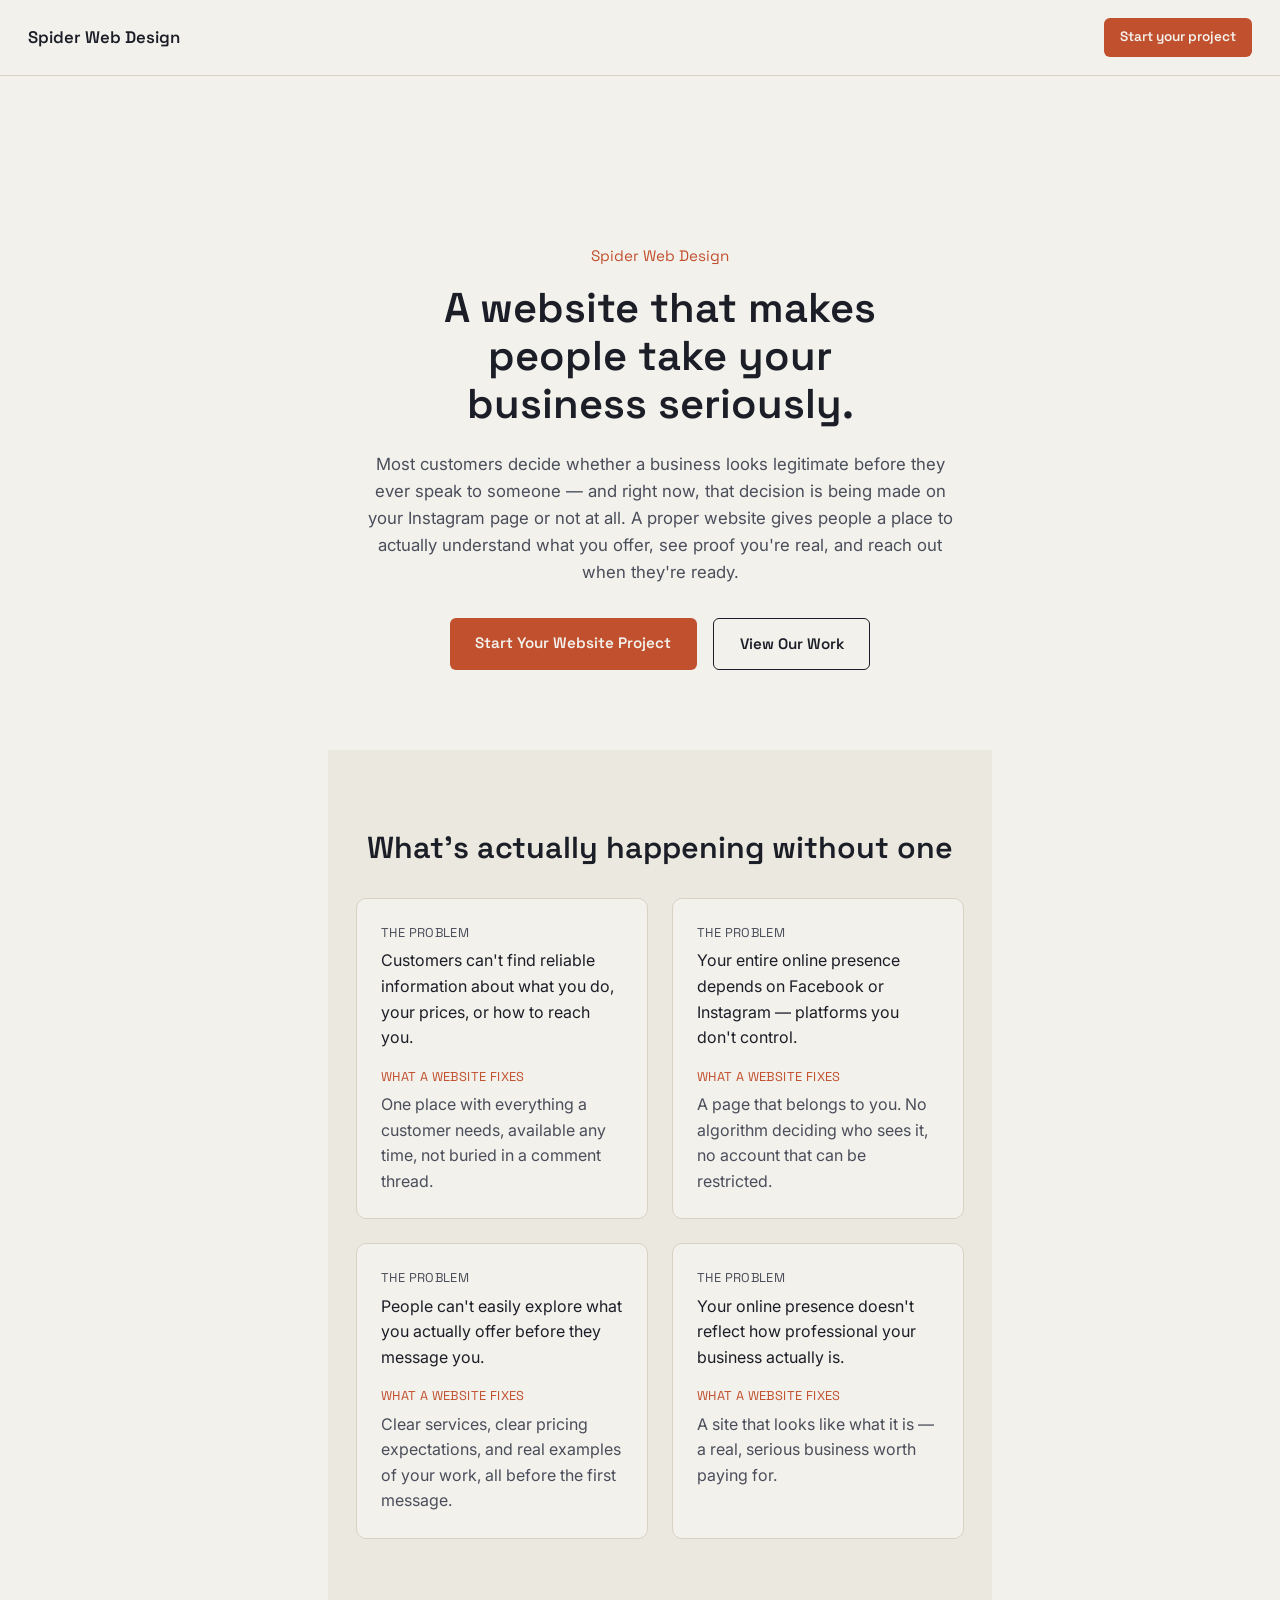
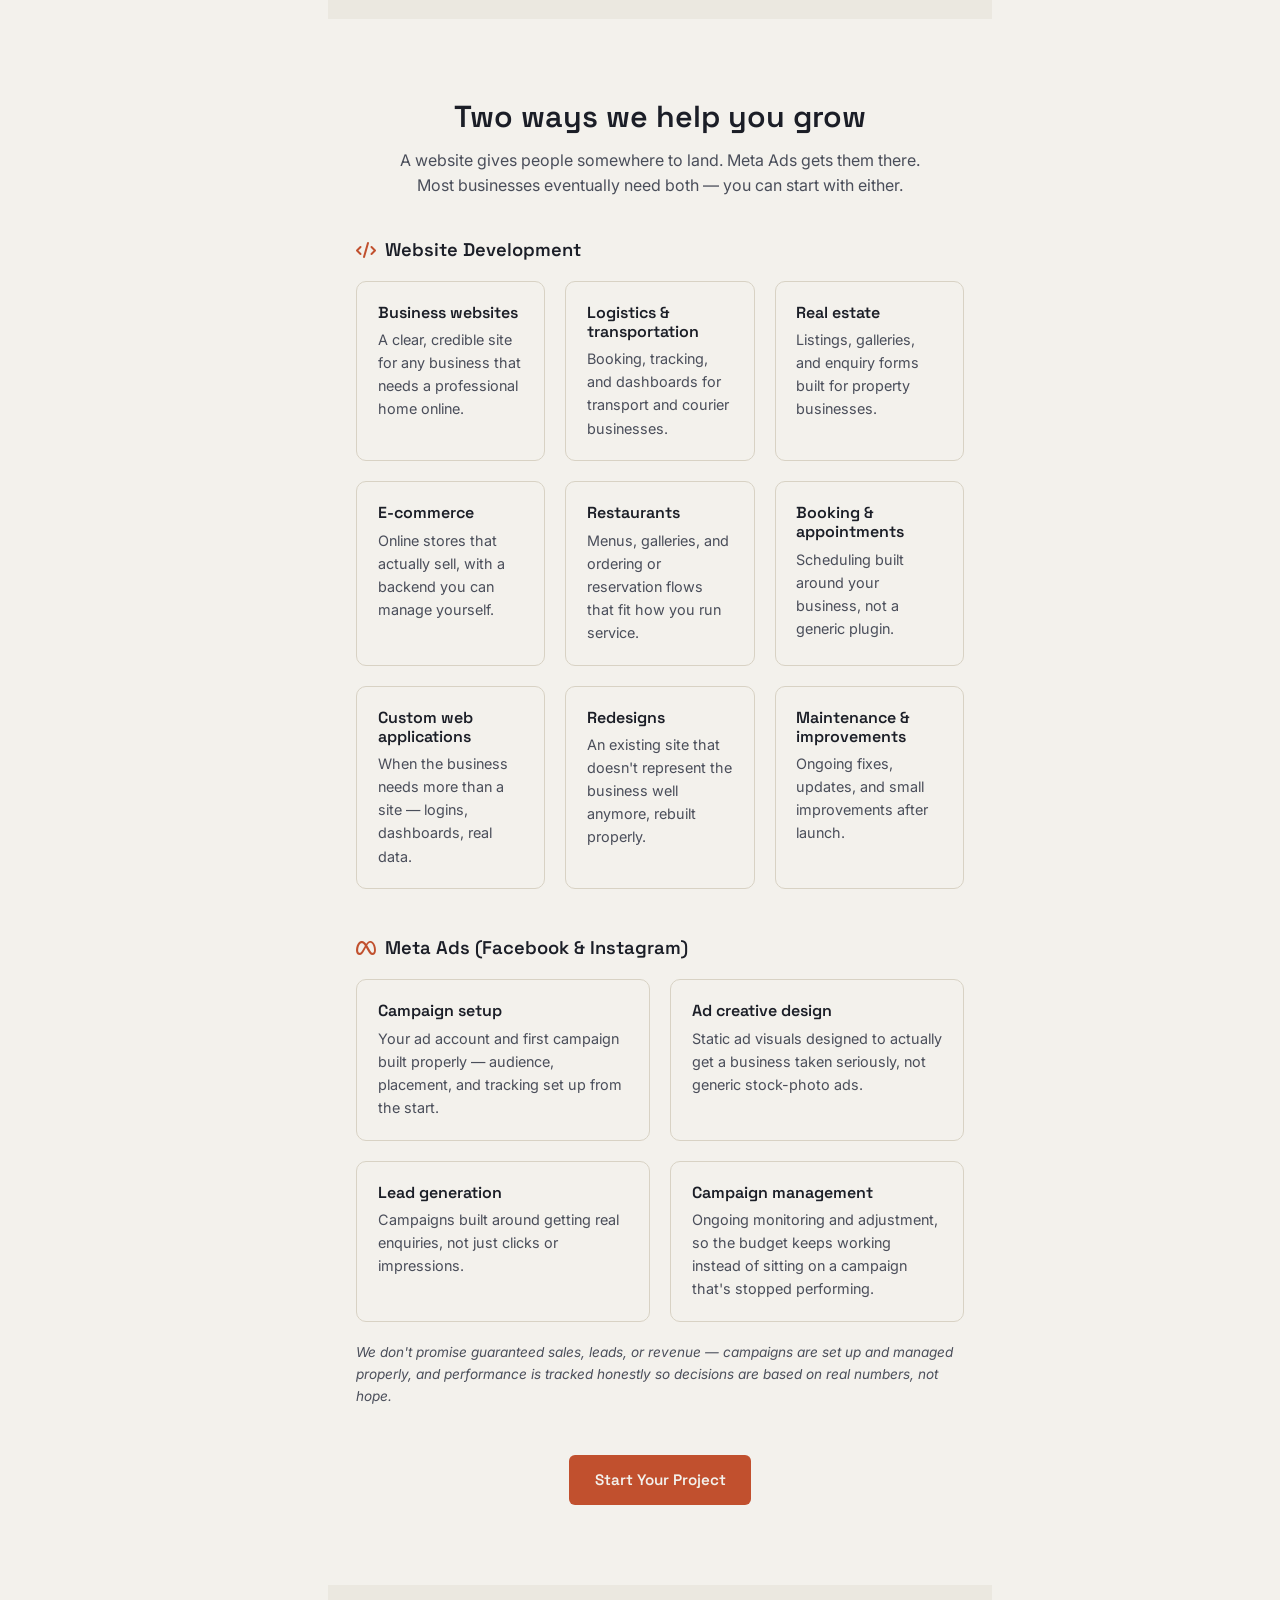
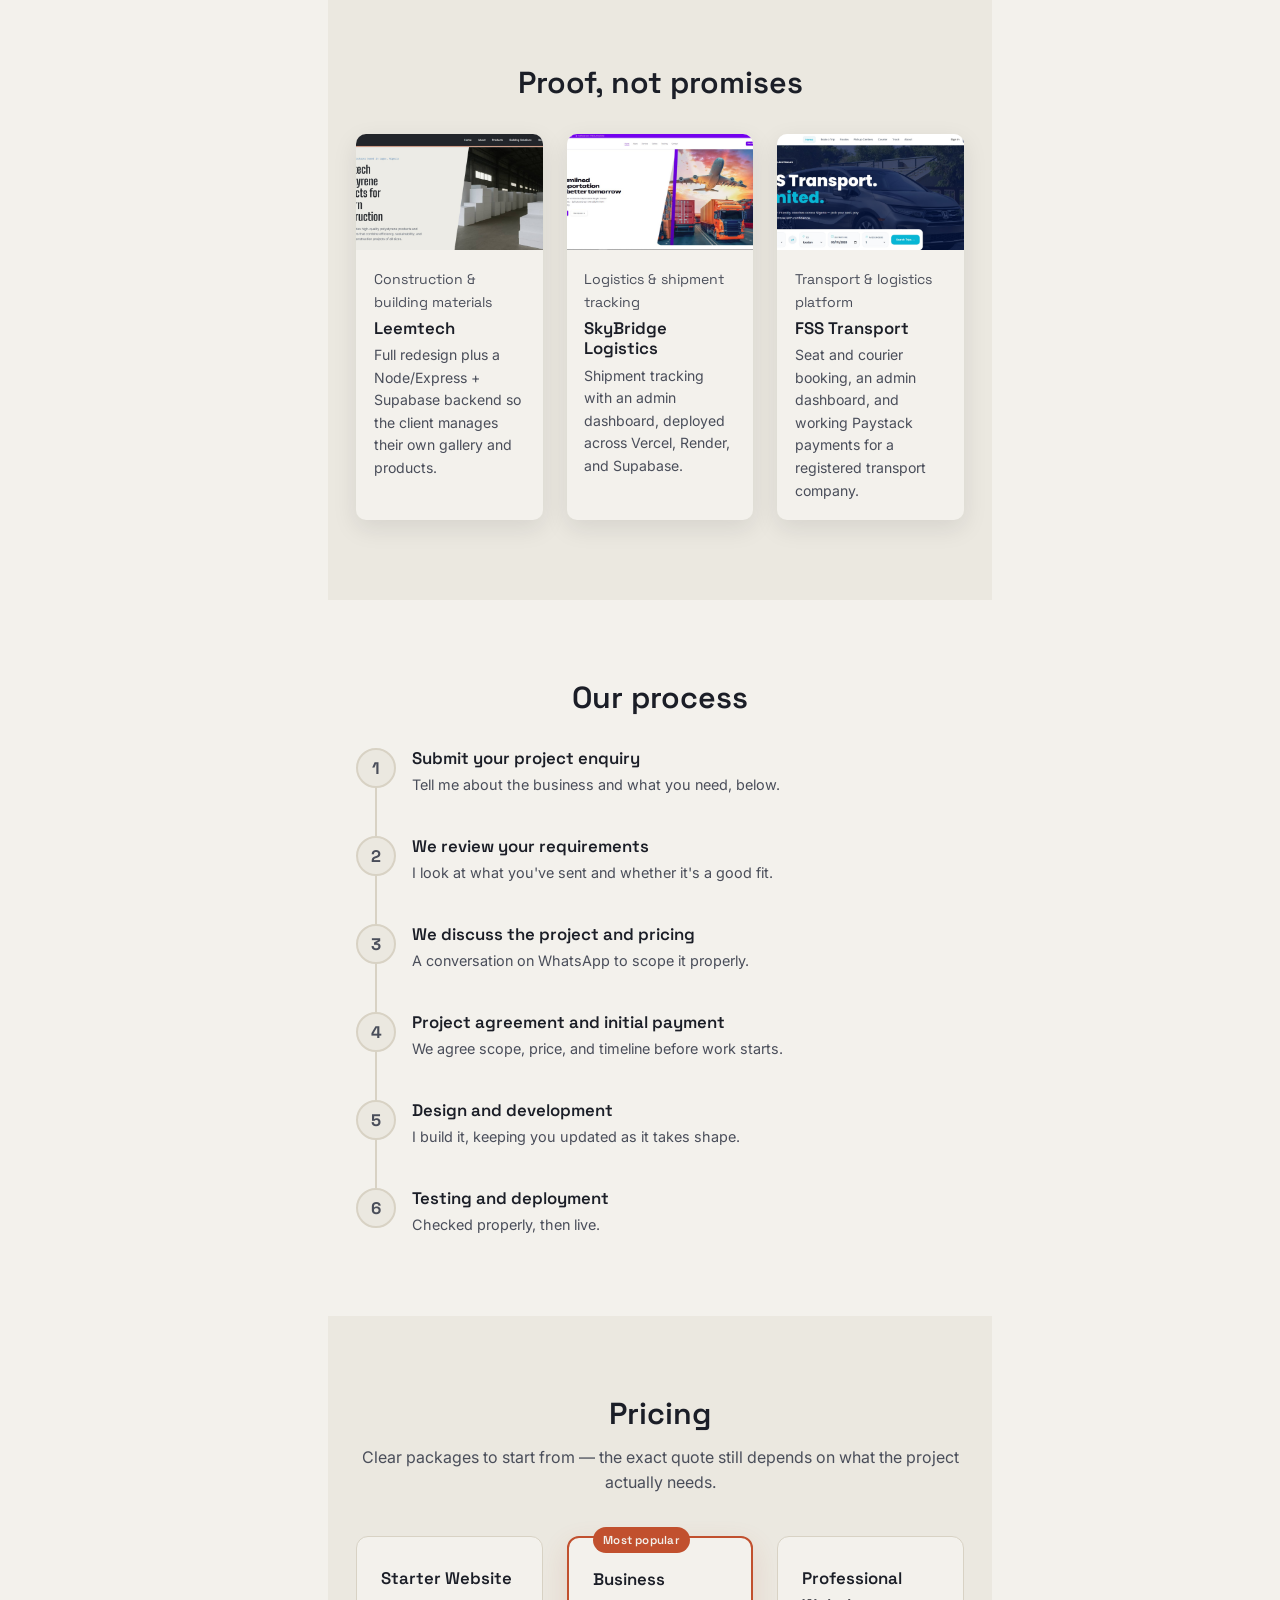
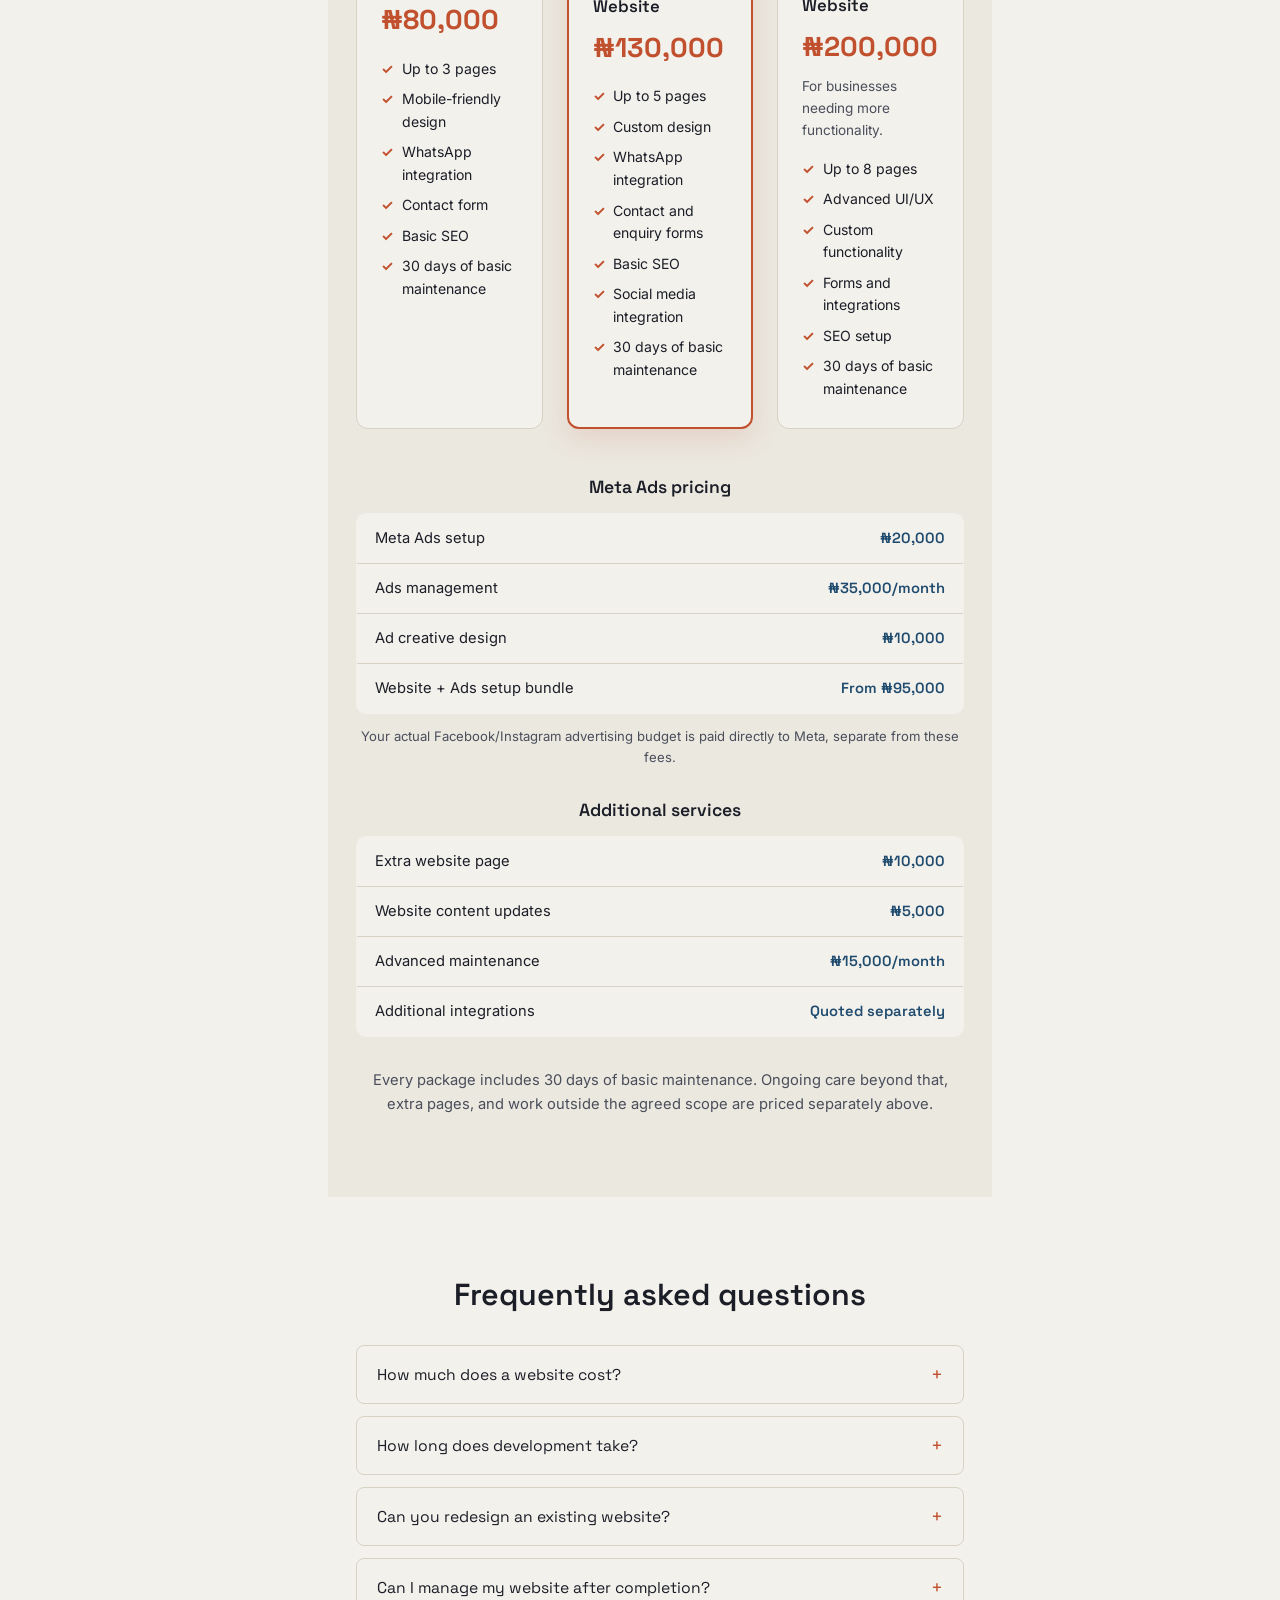
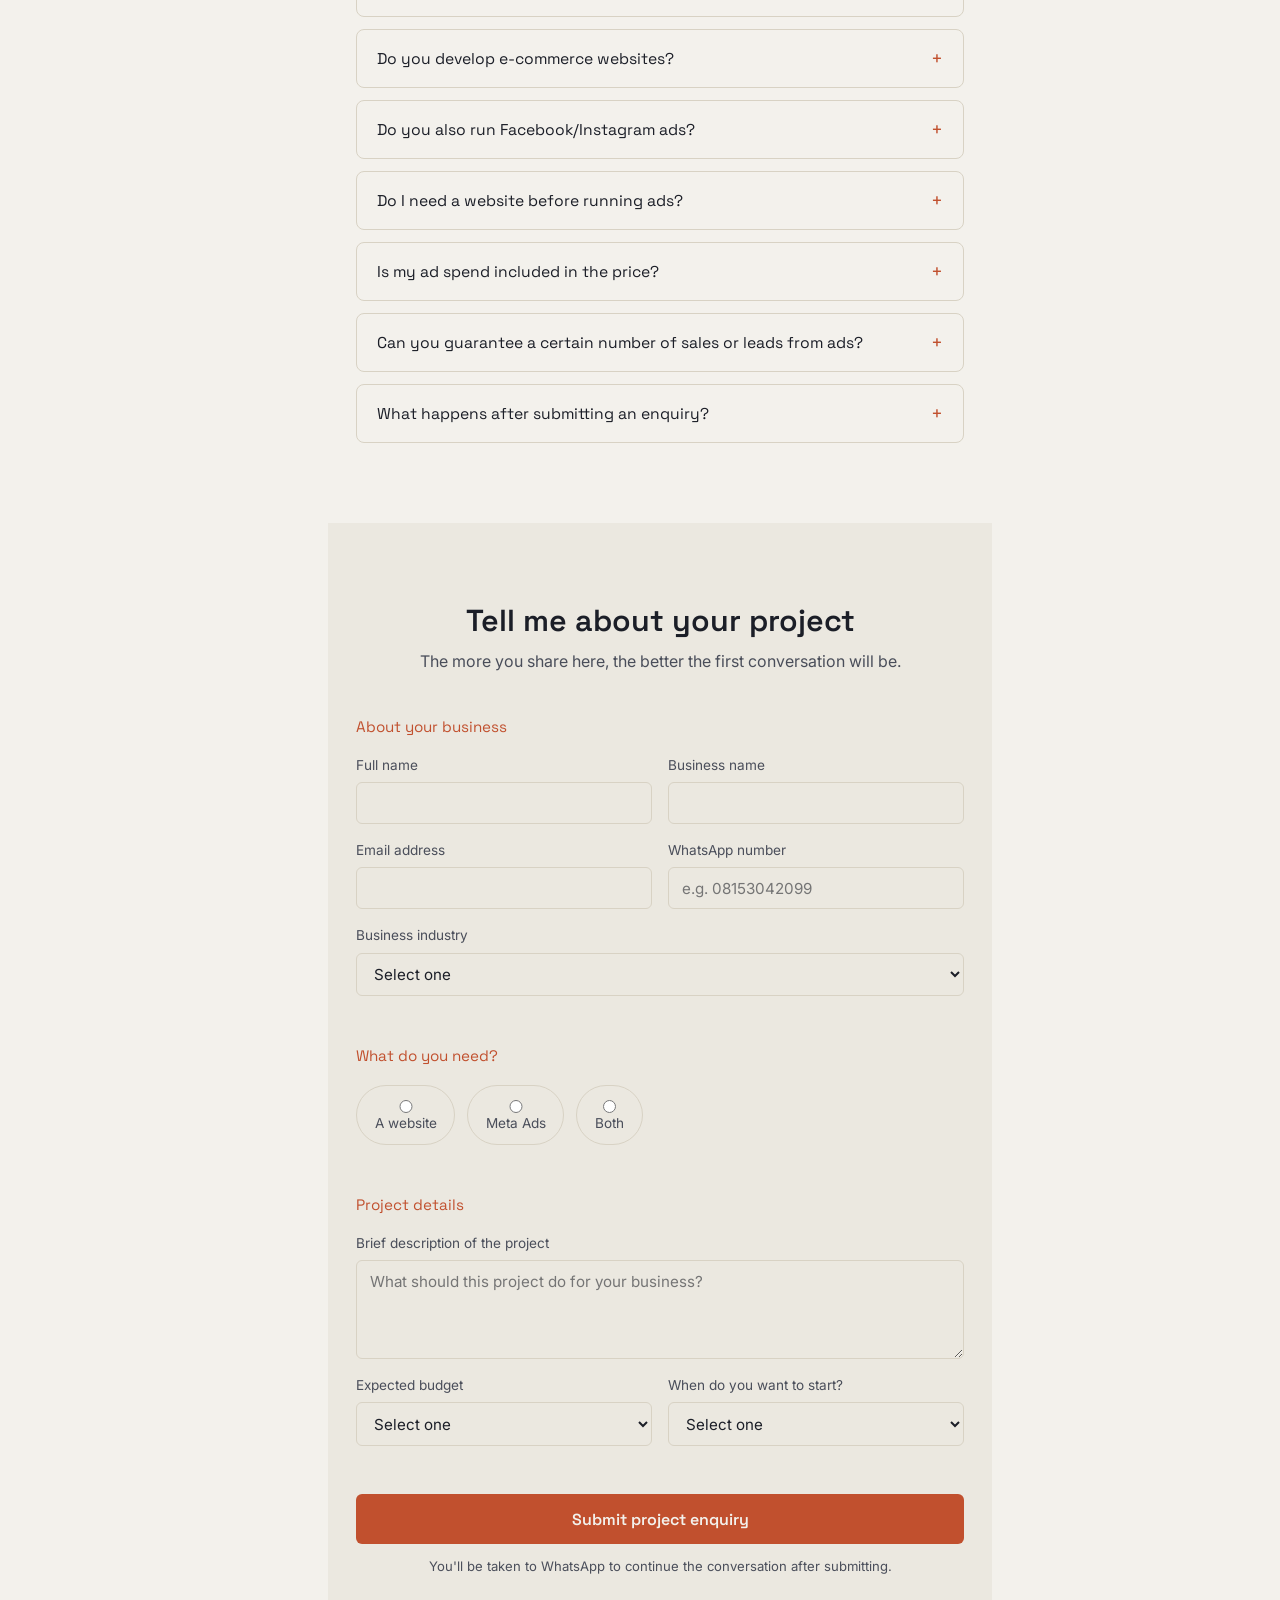
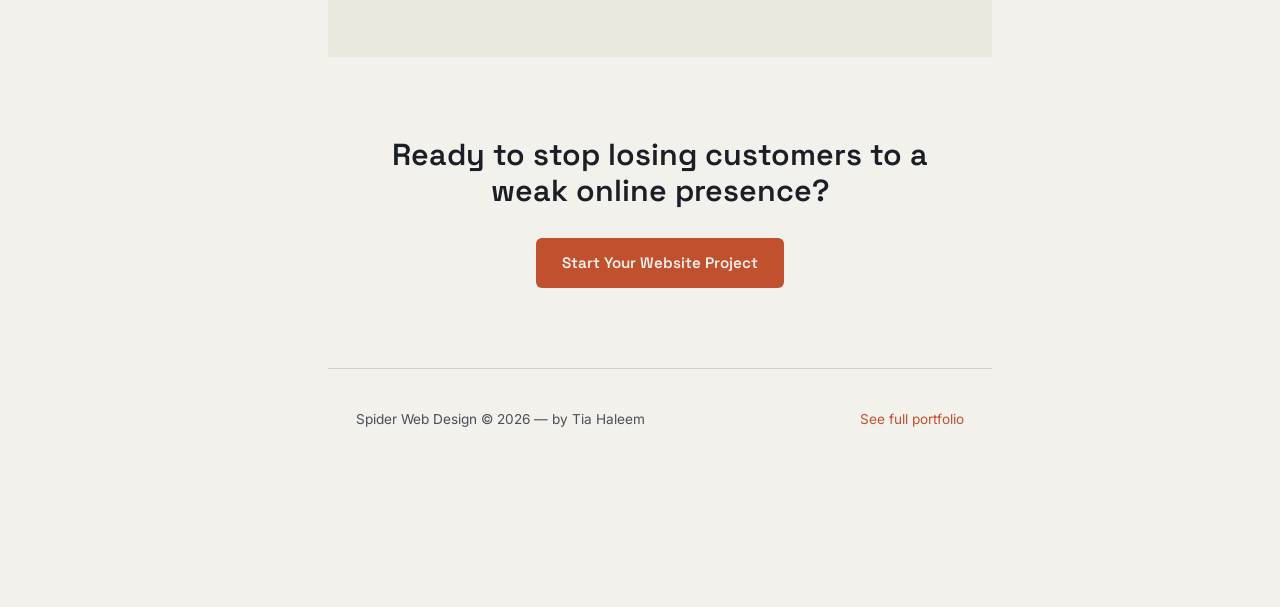
==== start.html @ 07b1833e "Add files via upload" ====
<!DOCTYPE html>
<html lang="en">
<head>
  <meta charset="UTF-8" />
  <meta name="viewport" content="width=device-width, initial-scale=1.0" />
  <title>Start Your Project — Spider Web Design</title>
  <meta name="description" content="Spider Web Design builds professional business websites in Nigeria — business, logistics, real estate, e-commerce, restaurant and booking sites, starting from ₦150,000. Tell us about your project." />

  <link rel="preconnect" href="https://fonts.googleapis.com">
  <link rel="preconnect" href="https://fonts.gstatic.com" crossorigin>
  <link href="https://fonts.googleapis.com/css2?family=Space+Grotesk:wght@500;600;700&family=Inter:wght@400;500;600&display=swap" rel="stylesheet">
  <link rel="stylesheet" href="https://cdnjs.cloudflare.com/ajax/libs/font-awesome/6.5.1/css/all.min.css" />
  <link rel="stylesheet" href="style.css" />
  <link rel="stylesheet" href="landing.css" />
</head>
<body class="landing">

  <header class="land-header">
    <a class="land-logo" href="index.html">Spider Web Design</a>
    <a class="land-cta-small" href="#enquiry">Start your project</a>
  </header>

  <main>

    <section class="land-hero reveal">
      <p class="land-kicker">Spider Web Design</p>
      <h1>A website that makes people take your business seriously.</h1>
      <p class="land-hero-copy">
        Most customers decide whether a business looks legitimate before they ever
        speak to someone — and right now, that decision is being made on your
        Instagram page or not at all. A proper website gives people a place to
        actually understand what you offer, see proof you're real, and reach out
        when they're ready.
      </p>
      <div class="land-hero-ctas">
        <a class="cta" href="#enquiry">Start Your Website Project</a>
        <a class="cta cta-outline" href="index.html">View Our Work</a>
      </div>
    </section>

    <section class="land-problems reveal">
      <h2>What's actually happening without one</h2>
      <div class="problem-grid">
        <div class="problem-card">
          <p class="problem-head">The problem</p>
          <p>Customers can't find reliable information about what you do, your prices, or how to reach you.</p>
          <p class="solution-head">What a website fixes</p>
          <p>One place with everything a customer needs, available any time, not buried in a comment thread.</p>
        </div>
        <div class="problem-card">
          <p class="problem-head">The problem</p>
          <p>Your entire online presence depends on Facebook or Instagram — platforms you don't control.</p>
          <p class="solution-head">What a website fixes</p>
          <p>A page that belongs to you. No algorithm deciding who sees it, no account that can be restricted.</p>
        </div>
        <div class="problem-card">
          <p class="problem-head">The problem</p>
          <p>People can't easily explore what you actually offer before they message you.</p>
          <p class="solution-head">What a website fixes</p>
          <p>Clear services, clear pricing expectations, and real examples of your work, all before the first message.</p>
        </div>
        <div class="problem-card">
          <p class="problem-head">The problem</p>
          <p>Your online presence doesn't reflect how professional your business actually is.</p>
          <p class="solution-head">What a website fixes</p>
          <p>A site that looks like what it is — a real, serious business worth paying for.</p>
        </div>
      </div>
    </section>

    <section class="land-services reveal">
      <h2>Two ways we help you grow</h2>
      <p class="services-sub">A website gives people somewhere to land. Meta Ads gets them there. Most businesses eventually need both — you can start with either.</p>

      <div class="service-track">
        <h3 class="track-title"><i class="fa-solid fa-code"></i> Website Development</h3>
        <div class="service-grid">
          <div class="service-card">
            <h4>Business websites</h4>
            <p>A clear, credible site for any business that needs a professional home online.</p>
          </div>
          <div class="service-card">
            <h4>Logistics &amp; transportation</h4>
            <p>Booking, tracking, and dashboards for transport and courier businesses.</p>
          </div>
          <div class="service-card">
            <h4>Real estate</h4>
            <p>Listings, galleries, and enquiry forms built for property businesses.</p>
          </div>
          <div class="service-card">
            <h4>E-commerce</h4>
            <p>Online stores that actually sell, with a backend you can manage yourself.</p>
          </div>
          <div class="service-card">
            <h4>Restaurants</h4>
            <p>Menus, galleries, and ordering or reservation flows that fit how you run service.</p>
          </div>
          <div class="service-card">
            <h4>Booking &amp; appointments</h4>
            <p>Scheduling built around your business, not a generic plugin.</p>
          </div>
          <div class="service-card">
            <h4>Custom web applications</h4>
            <p>When the business needs more than a site — logins, dashboards, real data.</p>
          </div>
          <div class="service-card">
            <h4>Redesigns</h4>
            <p>An existing site that doesn't represent the business well anymore, rebuilt properly.</p>
          </div>
          <div class="service-card">
            <h4>Maintenance &amp; improvements</h4>
            <p>Ongoing fixes, updates, and small improvements after launch.</p>
          </div>
        </div>
      </div>

      <div class="service-track">
        <h3 class="track-title"><i class="fa-brands fa-meta"></i> Meta Ads (Facebook &amp; Instagram)</h3>
        <div class="service-grid service-grid--ads">
          <div class="service-card">
            <h4>Campaign setup</h4>
            <p>Your ad account and first campaign built properly — audience, placement, and tracking set up from the start.</p>
          </div>
          <div class="service-card">
            <h4>Ad creative design</h4>
            <p>Static ad visuals designed to actually get a business taken seriously, not generic stock-photo ads.</p>
          </div>
          <div class="service-card">
            <h4>Lead generation</h4>
            <p>Campaigns built around getting real enquiries, not just clicks or impressions.</p>
          </div>
          <div class="service-card">
            <h4>Campaign management</h4>
            <p>Ongoing monitoring and adjustment, so the budget keeps working instead of sitting on a campaign that's stopped performing.</p>
          </div>
        </div>
        <p class="track-note">We don't promise guaranteed sales, leads, or revenue — campaigns are set up and managed properly, and performance is tracked honestly so decisions are based on real numbers, not hope.</p>
      </div>

      <a class="cta" href="#enquiry">Start Your Project</a>
    </section>

    <section class="land-projects reveal">
      <h2>Proof, not promises</h2>
      <div class="proj-grid">
        <a class="proj-card" href="https://leemtechpolystyrene.com.ng" target="_blank" rel="noopener">
          <img src="images/leemtech.jpeg" alt="Leemtech website screenshot" loading="lazy" />
          <div class="proj-info">
            <p class="proj-cat">Construction &amp; building materials</p>
            <h3>Leemtech</h3>
            <p>Full redesign plus a Node/Express + Supabase backend so the client manages their own gallery and products.</p>
          </div>
        </a>
        <a class="proj-card" href="https://skybridgelogistics.com.ng" target="_blank" rel="noopener">
          <img src="images/skybridge.jpg" alt="SkyBridge Logistics website screenshot" loading="lazy" />
          <div class="proj-info">
            <p class="proj-cat">Logistics &amp; shipment tracking</p>
            <h3>SkyBridge Logistics</h3>
            <p>Shipment tracking with an admin dashboard, deployed across Vercel, Render, and Supabase.</p>
          </div>
        </a>
        <div class="proj-card">
          <img src="images/fss.jpeg" alt="FSS Transport website screenshot" loading="lazy" />
          <div class="proj-info">
            <p class="proj-cat">Transport &amp; logistics platform</p>
            <h3>FSS Transport</h3>
            <p>Seat and courier booking, an admin dashboard, and working Paystack payments for a registered transport company.</p>
          </div>
        </div>
      </div>
    </section>

    <section class="land-process reveal">
      <h2>Our process</h2>
      <div class="process-line">
        <div class="process-step">
          <div class="process-dot">1</div>
          <div><h3>Submit your project enquiry</h3><p>Tell me about the business and what you need, below.</p></div>
        </div>
        <div class="process-step">
          <div class="process-dot">2</div>
          <div><h3>We review your requirements</h3><p>I look at what you've sent and whether it's a good fit.</p></div>
        </div>
        <div class="process-step">
          <div class="process-dot">3</div>
          <div><h3>We discuss the project and pricing</h3><p>A conversation on WhatsApp to scope it properly.</p></div>
        </div>
        <div class="process-step">
          <div class="process-dot">4</div>
          <div><h3>Project agreement and initial payment</h3><p>We agree scope, price, and timeline before work starts.</p></div>
        </div>
        <div class="process-step">
          <div class="process-dot">5</div>
          <div><h3>Design and development</h3><p>I build it, keeping you updated as it takes shape.</p></div>
        </div>
        <div class="process-step">
          <div class="process-dot">6</div>
          <div><h3>Testing and deployment</h3><p>Checked properly, then live.</p></div>
        </div>
      </div>
    </section>

    <section class="land-pricing reveal">
      <h2>Pricing</h2>
      <p class="pricing-intro">Clear packages to start from — the exact quote still depends on what the project actually needs.</p>

      <div class="pkg-grid">
        <div class="pkg-card">
          <p class="pkg-name">Starter Website</p>
          <p class="pkg-price">₦80,000</p>
          <ul class="pkg-features">
            <li>Up to 3 pages</li>
            <li>Mobile-friendly design</li>
            <li>WhatsApp integration</li>
            <li>Contact form</li>
            <li>Basic SEO</li>
            <li>30 days of basic maintenance</li>
          </ul>
        </div>

        <div class="pkg-card pkg-card--featured">
          <p class="pkg-badge">Most popular</p>
          <p class="pkg-name">Business Website</p>
          <p class="pkg-price">₦130,000</p>
          <ul class="pkg-features">
            <li>Up to 5 pages</li>
            <li>Custom design</li>
            <li>WhatsApp integration</li>
            <li>Contact and enquiry forms</li>
            <li>Basic SEO</li>
            <li>Social media integration</li>
            <li>30 days of basic maintenance</li>
          </ul>
        </div>

        <div class="pkg-card">
          <p class="pkg-name">Professional Website</p>
          <p class="pkg-price">₦200,000</p>
          <p class="pkg-desc">For businesses needing more functionality.</p>
          <ul class="pkg-features">
            <li>Up to 8 pages</li>
            <li>Advanced UI/UX</li>
            <li>Custom functionality</li>
            <li>Forms and integrations</li>
            <li>SEO setup</li>
            <li>30 days of basic maintenance</li>
          </ul>
        </div>
      </div>

      <div class="pricing-table-wrap">
        <h3 class="pricing-table-title">Meta Ads pricing</h3>
        <table class="pricing-table">
          <tbody>
            <tr><td>Meta Ads setup</td><td>₦20,000</td></tr>
            <tr><td>Ads management</td><td>₦35,000/month</td></tr>
            <tr><td>Ad creative design</td><td>₦10,000</td></tr>
            <tr><td>Website + Ads setup bundle</td><td>From ₦95,000</td></tr>
          </tbody>
        </table>
        <p class="pricing-table-note">Your actual Facebook/Instagram advertising budget is paid directly to Meta, separate from these fees.</p>
      </div>

      <div class="pricing-table-wrap">
        <h3 class="pricing-table-title">Additional services</h3>
        <table class="pricing-table">
          <tbody>
            <tr><td>Extra website page</td><td>₦10,000</td></tr>
            <tr><td>Website content updates</td><td>₦5,000</td></tr>
            <tr><td>Advanced maintenance</td><td>₦15,000/month</td></tr>
            <tr><td>Additional integrations</td><td>Quoted separately</td></tr>
          </tbody>
        </table>
      </div>

      <p class="price-note">Every package includes 30 days of basic maintenance. Ongoing care beyond that, extra pages, and work outside the agreed scope are priced separately above.</p>
    </section>

    <section class="land-faq reveal">
      <h2>Frequently asked questions</h2>
      <div class="faq-list">
        <div class="faq-item">
          <button class="faq-q">How much does a website cost?<span class="faq-icon">+</span></button>
          <div class="faq-a"><p>Packages start from ₦80,000. The exact quote depends on the pages, features, and any backend or payment integrations the project needs — see the pricing section above for the breakdown.</p></div>
        </div>
        <div class="faq-item">
          <button class="faq-q">How long does development take?<span class="faq-icon">+</span></button>
          <div class="faq-a"><p>It depends on scope — a straightforward business site is quicker than a booking platform with an admin dashboard. You'll get a real timeline once we've discussed the project.</p></div>
        </div>
        <div class="faq-item">
          <button class="faq-q">Can you redesign an existing website?<span class="faq-icon">+</span></button>
          <div class="faq-a"><p>Yes — redesigns are one of the core services. Tell me what's not working about the current one in the form below.</p></div>
        </div>
        <div class="faq-item">
          <button class="faq-q">Can I manage my website after completion?<span class="faq-icon">+</span></button>
          <div class="faq-a"><p>For projects that need it, yes — several past projects include an admin dashboard so the client can update content themselves without touching code.</p></div>
        </div>
        <div class="faq-item">
          <button class="faq-q">Do you develop e-commerce websites?<span class="faq-icon">+</span></button>
          <div class="faq-a"><p>Yes, including the backend to manage products and orders.</p></div>
        </div>
        <div class="faq-item">
          <button class="faq-q">Do you also run Facebook/Instagram ads?<span class="faq-icon">+</span></button>
          <div class="faq-a"><p>Yes — Meta Ads is a separate service alongside web development, covering account setup, ad creative, and ongoing campaign management. See the Meta Ads pricing above.</p></div>
        </div>
        <div class="faq-item">
          <button class="faq-q">Do I need a website before running ads?<span class="faq-icon">+</span></button>
          <div class="faq-a"><p>Not necessarily — ads can run on their own. But they tend to work best when they're sending people somewhere built to convert, so if you don't have a site yet, a website + ads bundle is usually the stronger starting point.</p></div>
        </div>
        <div class="faq-item">
          <button class="faq-q">Is my ad spend included in the price?<span class="faq-icon">+</span></button>
          <div class="faq-a"><p>No. The setup and management fees cover the work; your actual Facebook/Instagram advertising budget is paid directly to Meta, separately.</p></div>
        </div>
        <div class="faq-item">
          <button class="faq-q">Can you guarantee a certain number of sales or leads from ads?<span class="faq-icon">+</span></button>
          <div class="faq-a"><p>No — and be wary of anyone who promises that upfront. Campaigns are set up and managed properly, and performance is tracked honestly so decisions are based on real numbers, not guarantees.</p></div>
        </div>
        <div class="faq-item">
          <button class="faq-q">What happens after submitting an enquiry?<span class="faq-icon">+</span></button>
          <div class="faq-a"><p>Your enquiry is reviewed, then you'll be contacted on WhatsApp to discuss the project and pricing properly.</p></div>
        </div>
      </div>
    </section>

    <section class="land-enquiry reveal" id="enquiry">
      <h2>Tell me about your project</h2>
      <p class="enquiry-sub">The more you share here, the better the first conversation will be.</p>

      <form id="enquiry-form" class="enquiry-form">

        <fieldset>
          <legend>About your business</legend>
          <div class="field-row">
            <label>Full name
              <input type="text" name="full_name" required />
            </label>
            <label>Business name
              <input type="text" name="business_name" required />
            </label>
          </div>
          <div class="field-row">
            <label>Email address
              <input type="email" name="email" required />
            </label>
            <label>WhatsApp number
              <input type="tel" name="whatsapp" placeholder="e.g. 08153042099" required />
            </label>
          </div>
          <label>Business industry
            <select name="industry" required>
              <option value="" disabled selected>Select one</option>
              <option>Logistics &amp; transportation</option>
              <option>Real estate</option>
              <option>E-commerce / retail</option>
              <option>Restaurant / food</option>
              <option>Booking / appointments</option>
              <option>General business</option>
              <option>Other</option>
            </select>
          </label>
        </fieldset>

        <fieldset>
          <legend>What do you need?</legend>
          <div class="service-choice" role="radiogroup" aria-label="What do you need?">
            <label class="choice-pill">
              <input type="radio" name="service_interest" value="Website" required />
              <span>A website</span>
            </label>
            <label class="choice-pill">
              <input type="radio" name="service_interest" value="Meta Ads" required />
              <span>Meta Ads</span>
            </label>
            <label class="choice-pill">
              <input type="radio" name="service_interest" value="Website + Meta Ads" required />
              <span>Both</span>
            </label>
          </div>
        </fieldset>

        <fieldset id="website-fields" class="conditional-fields" hidden>
          <legend>About the website</legend>
          <label>Which package looks closest to what you need?
            <select name="package_interest">
              <option value="" disabled selected>Select one</option>
              <option>Starter — ₦80,000</option>
              <option>Business — ₦130,000</option>
              <option>Professional — ₦200,000</option>
              <option>Not sure yet</option>
            </select>
          </label>
          <label>Type of website required
            <select name="website_type">
              <option value="" disabled selected>Select one</option>
              <option>New business website</option>
              <option>E-commerce store</option>
              <option>Booking/appointment system</option>
              <option>Custom web application</option>
              <option>Redesign of existing website</option>
              <option>Not sure yet</option>
            </select>
          </label>
          <label>Do you currently have a website?
            <select name="has_website">
              <option value="" disabled selected>Select one</option>
              <option>Yes</option>
              <option>No</option>
            </select>
          </label>
        </fieldset>

        <fieldset id="ads-fields" class="conditional-fields" hidden>
          <legend>About the Meta Ads</legend>
          <label>What would you want the ads to do?
            <select name="ads_goal">
              <option value="" disabled selected>Select one</option>
              <option>Generate leads/enquiries</option>
              <option>Promote a specific product or service</option>
              <option>Build general awareness of the business</option>
              <option>Not sure yet</option>
            </select>
          </label>
          <label>Have you run Facebook/Instagram ads before?
            <select name="ads_experience">
              <option value="" disabled selected>Select one</option>
              <option>Yes</option>
              <option>No</option>
            </select>
          </label>
        </fieldset>

        <fieldset>
          <legend>Project details</legend>
          <label>Brief description of the project
            <textarea name="description" rows="4" required placeholder="What should this project do for your business?"></textarea>
          </label>
          <div class="field-row">
            <label>Expected budget
              <select name="budget" required>
                <option value="" disabled selected>Select one</option>
                <option>Below ₦100,000</option>
                <option>₦100,000 – ₦200,000</option>
                <option>₦200,000 – ₦350,000</option>
                <option>₦350,000 – ₦600,000</option>
                <option>Above ₦600,000</option>
                <option>Not sure yet</option>
              </select>
            </label>
            <label>When do you want to start?
              <select name="timeline" required>
                <option value="" disabled selected>Select one</option>
                <option>Immediately</option>
                <option>Within 2 weeks</option>
                <option>Within 1 month</option>
                <option>Within 2–3 months</option>
                <option>Just researching</option>
              </select>
            </label>
          </div>
        </fieldset>

        <button type="submit" class="cta enquiry-submit">Submit project enquiry</button>
        <p class="enquiry-note">You'll be taken to WhatsApp to continue the conversation after submitting.</p>
      </form>

      <div id="enquiry-success" class="enquiry-success" hidden>
        <p>Thanks — your enquiry's been received. Opening WhatsApp so we can talk it through...</p>
      </div>
    </section>

    <section class="land-final-cta reveal">
      <h2>Ready to stop losing customers to a weak online presence?</h2>
      <a class="cta" href="#enquiry">Start Your Website Project</a>
    </section>

    <footer class="land-footer">
      <span>Spider Web Design &#169; 2026 — by Tia Haleem</span>
      <a href="index.html">See full portfolio</a>
    </footer>

  </main>

  <div class="land-sticky-cta">
    <a class="cta" href="#enquiry">Start your project</a>
  </div>

  <script src="landing.js"></script>
</body>
</html>
---- style.css ----
:root {
  --chalk: #F3F1EC;
  --chalk-dim: #EBE8E0;
  --ink: #1B1E27;
  --ink-soft: #4A4E5A;
  --rust: #C1502E;
  --signal: #1F4B6E;
  --sand: #D8D2C4;

  --font-display: "Space Grotesk", sans-serif;
  --font-body: "Inter", sans-serif;

  --sidebar-w: 280px;
}

* { margin: 0; padding: 0; box-sizing: border-box; }

html { scroll-behavior: smooth; }

body {
  background: var(--chalk);
  color: var(--ink);
  font-family: var(--font-body);
  line-height: 1.6;
}

h1, h2, h3, h4 {
  font-family: var(--font-display);
  font-weight: 600;
  line-height: 1.2;
  color: var(--ink);
}

a { color: inherit; text-decoration: none; }

ul { list-style: none; }

img { max-width: 100%; display: block; }

/* ---------- Sidebar ---------- */

.sidebar {
  position: fixed;
  top: 0; left: 0;
  width: var(--sidebar-w);
  height: 100vh;
  background: var(--ink);
  color: var(--chalk);
  display: flex;
  flex-direction: column;
  justify-content: space-between;
  padding: 2.5rem 2rem;
  z-index: 100;
}

.identity .avatar {
  width: 72px; height: 72px;
  border-radius: 50%;
  overflow: hidden;
  background: var(--rust);
  margin-bottom: 1.25rem;
  border: 2px solid var(--sand);
}

.identity .avatar img {
  width: 100%; height: 100%;
  object-fit: cover;
}

.identity h1 {
  color: var(--chalk);
  font-size: 1.4rem;
}

.identity .role {
  color: var(--sand);
  font-size: 0.92rem;
  margin-top: 0.35rem;
}

.identity .place {
  color: #8B8F9A;
  font-size: 0.85rem;
  margin-top: 0.6rem;
}
.identity .place i { color: var(--rust); margin-right: 0.3rem; }

.side-nav {
  display: flex;
  flex-direction: column;
  gap: 0.9rem;
  margin: 2.5rem 0;
}

.side-nav a {
  color: #C7CAD2;
  font-family: var(--font-display);
  font-size: 0.98rem;
  transition: color 0.2s ease;
  width: fit-content;
}

.side-nav a:hover,
.side-nav a.active {
  color: var(--rust);
}

.side-contact {
  display: flex;
  gap: 1.1rem;
}

.side-contact a {
  color: #8B8F9A;
  font-size: 1.1rem;
  transition: color 0.2s ease;
}

.side-contact a:hover { color: var(--rust); }

/* ---------- Mobile nav toggle ---------- */

.nav-toggle {
  display: none;
  position: fixed;
  top: 1rem; right: 1rem;
  z-index: 200;
  width: 44px; height: 44px;
  border-radius: 8px;
  border: none;
  background: var(--ink);
  flex-direction: column;
  align-items: center;
  justify-content: center;
  gap: 5px;
  cursor: pointer;
}

.nav-toggle span {
  width: 20px; height: 2px;
  background: var(--chalk);
  transition: transform 0.2s ease, opacity 0.2s ease;
}

.nav-toggle[aria-expanded="true"] span:nth-child(1) { transform: translateY(7px) rotate(45deg); }
.nav-toggle[aria-expanded="true"] span:nth-child(2) { opacity: 0; }
.nav-toggle[aria-expanded="true"] span:nth-child(3) { transform: translateY(-7px) rotate(-45deg); }

/* ---------- Main content ---------- */

main {
  margin-left: var(--sidebar-w);
  max-width: 760px;
  padding: 6rem 3rem 4rem;
}

section { margin-bottom: 5.5rem; }

section > h3 {
  font-size: 1.6rem;
  margin-bottom: 1.5rem;
}

/* Intro */

.intro .kicker {
  color: var(--rust);
  font-family: var(--font-display);
  font-size: 0.95rem;
  margin-bottom: 0.75rem;
}

.intro h2 {
  font-size: 2.3rem;
  max-width: 14ch;
  margin-bottom: 1.25rem;
}

.intro-copy {
  max-width: 62ch;
  color: var(--ink-soft);
  margin-bottom: 1.75rem;
}

.cta {
  display: inline-block;
  background: var(--rust);
  color: var(--chalk);
  font-family: var(--font-display);
  font-weight: 600;
  padding: 0.8rem 1.6rem;
  border-radius: 6px;
  border: none;
  cursor: pointer;
  font-size: 0.95rem;
  transition: transform 0.15s ease, background 0.2s ease;
}

.cta:hover { background: var(--signal); transform: translateY(-1px); }

/* About */

.about p {
  max-width: 62ch;
  color: var(--ink-soft);
  margin-bottom: 1rem;
}

/* Skills */

.skill-grid {
  display: grid;
  grid-template-columns: repeat(3, 1fr);
  gap: 2rem 1.5rem;
}

.skill-group h4 {
  font-size: 0.95rem;
  color: var(--rust);
  margin-bottom: 0.7rem;
}

.skill-group li {
  font-size: 0.95rem;
  color: var(--ink);
  padding: 0.3rem 0;
  border-bottom: 1px solid var(--sand);
}

.skill-group li:last-child { border-bottom: none; }

.tag-note {
  font-size: 0.75rem;
  color: var(--signal);
  border: 1px solid var(--signal);
  border-radius: 4px;
  padding: 0.05rem 0.4rem;
  margin-left: 0.4rem;
}

/* Work / case studies */

.case {
  display: grid;
  grid-template-columns: 1.1fr 1fr;
  gap: 2rem;
  align-items: center;
  margin-bottom: 3rem;
  padding-bottom: 3rem;
  border-bottom: 1px solid var(--sand);
}

.case:last-of-type { border-bottom: none; }

.case.reverse { direction: rtl; }
.case.reverse > * { direction: ltr; }

.case-kicker {
  font-family: var(--font-display);
  color: var(--signal);
  font-size: 0.85rem;
  margin-bottom: 0.4rem;
}

.case-text h4 {
  font-size: 1.35rem;
  margin-bottom: 0.6rem;
}

.case-text p {
  color: var(--ink-soft);
  font-size: 0.96rem;
  margin-bottom: 1rem;
}

.case-tags {
  display: flex;
  flex-wrap: wrap;
  gap: 0.5rem;
  margin-bottom: 0.9rem;
}

.case-tags span {
  font-size: 0.78rem;
  color: var(--signal);
  border: 1px solid var(--signal);
  border-radius: 4px;
  padding: 0.15rem 0.55rem;
}

.case-link {
  font-size: 0.9rem;
  color: var(--rust);
  border-bottom: 1px solid var(--rust);
  padding-bottom: 1px;
}

.case-visual {
  border-radius: 8px;
  overflow: hidden;
  box-shadow: 0 8px 24px rgba(27, 30, 39, 0.12);
  display: block;
  text-decoration: none;
  transition: transform 0.15s ease;
}

a.case-visual:hover { transform: translateY(-2px); }

.case-visual img { width: 100%; height: 100%; object-fit: cover; }

.case-visual--placeholder {
  background: var(--tint, var(--signal));
  min-height: 180px;
  display: flex;
  align-items: center;
  justify-content: center;
  padding: 1.5rem;
}

.case-visual--placeholder span {
  font-family: var(--font-display);
  color: var(--chalk);
  font-size: 1.1rem;
  text-align: center;
}

.more-heading {
  font-size: 1.1rem;
  color: var(--ink-soft);
  margin-bottom: 1.25rem;
}

.more-grid {
  display: grid;
  grid-template-columns: repeat(2, 1fr);
  gap: 1.25rem;
}

.more-card {
  border-radius: 8px;
  overflow: hidden;
  box-shadow: 0 4px 14px rgba(27, 30, 39, 0.1);
  position: relative;
  aspect-ratio: 4 / 3;
  display: block;
}

.more-card img {
  width: 100%; height: 100%;
  object-fit: cover;
}

.more-card span {
  position: absolute;
  left: 0; right: 0; bottom: 0;
  background: linear-gradient(0deg, rgba(27,30,39,0.88), rgba(27,30,39,0));
  color: var(--chalk);
  font-size: 0.85rem;
  padding: 1.5rem 0.9rem 0.7rem;
}

.more-card--placeholder {
  background: var(--tint, var(--signal));
  display: flex;
  align-items: flex-end;
}

.more-card--placeholder span {
  position: static;
  background: none;
  padding: 0.9rem;
}

/* Contact */

.contact p { color: var(--ink-soft); max-width: 56ch; margin-bottom: 2rem; }

.contact-grid {
  display: grid;
  grid-template-columns: 1fr 1.3fr;
  gap: 2.5rem;
}

.contact-list li {
  display: flex;
  align-items: center;
  gap: 0.6rem;
  padding: 0.6rem 0;
  border-bottom: 1px solid var(--sand);
  font-size: 0.95rem;
}

.contact-list i { color: var(--rust); width: 1.1rem; }

.contact-form {
  display: flex;
  flex-direction: column;
  gap: 0.85rem;
}

.contact-form input,
.contact-form textarea {
  font-family: var(--font-body);
  font-size: 0.95rem;
  background: var(--chalk-dim);
  border: 1px solid var(--sand);
  border-radius: 6px;
  padding: 0.7rem 0.9rem;
  color: var(--ink);
  resize: vertical;
}

.contact-form input:focus,
.contact-form textarea:focus {
  outline: 2px solid var(--signal);
  outline-offset: 1px;
}

.contact-form button { align-self: flex-start; }

footer {
  display: flex;
  justify-content: space-between;
  color: var(--ink-soft);
  font-size: 0.85rem;
  padding-top: 2rem;
  border-top: 1px solid var(--sand);
}

/* Popup */

.popup {
  display: none;
  position: fixed;
  bottom: 1.5rem;
  right: 1.5rem;
  background: var(--ink);
  color: var(--chalk);
  padding: 0.9rem 1.3rem;
  border-radius: 8px;
  font-size: 0.9rem;
  z-index: 300;
  max-width: 300px;
  box-shadow: 0 8px 24px rgba(0,0,0,0.25);
}

.popup.success { border-left: 4px solid #3F8F5F; }
.popup.warning { border-left: 4px solid var(--rust); }
.popup.error   { border-left: 4px solid #B23A3A; }

/* ---------- Responsive ---------- */

@media (max-width: 900px) {
  .nav-toggle { display: flex; }

  .sidebar {
    width: 100%;
    height: auto;
    position: fixed;
    flex-direction: column;
    transform: translateY(-100%);
    transition: transform 0.25s ease;
    overflow-y: auto;
  }

  .sidebar.open { transform: translateY(0); }

  main { margin-left: 0; padding: 5.5rem 1.5rem 3rem; }

  .skill-grid { grid-template-columns: repeat(2, 1fr); }

  .case, .case.reverse {
    grid-template-columns: 1fr;
    direction: ltr;
  }

  .case-visual { order: -1; }

  .contact-grid { grid-template-columns: 1fr; }

  .more-grid { grid-template-columns: 1fr 1fr; }
}

@media (max-width: 560px) {
  .intro h2 { font-size: 1.8rem; }
  .skill-grid { grid-template-columns: 1fr 1fr; }
  .more-grid { grid-template-columns: 1fr; }
}

@media (prefers-reduced-motion: reduce) {
  * { transition: none !important; scroll-behavior: auto !important; }
}
---- landing.css ----
/* Landing page — shares tokens, fonts and .cta from style.css */

body.landing { background: var(--chalk); }

/* ---------- Sticky header ---------- */

.land-header {
  position: sticky;
  top: 0;
  z-index: 100;
  display: flex;
  align-items: center;
  justify-content: space-between;
  padding: 1.1rem 1.75rem;
  background: var(--chalk);
  border-bottom: 1px solid var(--sand);
}

.land-logo {
  font-family: var(--font-display);
  font-weight: 600;
  font-size: 1.05rem;
  color: var(--ink);
}

.land-cta-small {
  background: var(--rust);
  color: var(--chalk);
  font-family: var(--font-display);
  font-weight: 600;
  font-size: 0.85rem;
  padding: 0.55rem 1rem;
  border-radius: 6px;
  transition: background 0.2s ease;
}

.land-cta-small:hover { background: var(--signal); }

/* ---------- Shared section rhythm ---------- */

main > section {
  max-width: 920px;
  margin: 0 auto;
  padding: 5rem 1.75rem;
}

main > section:nth-of-type(even) {
  background: var(--chalk-dim);
  max-width: none;
}
main > section:nth-of-type(even) > * {
  max-width: 920px;
  margin-left: auto;
  margin-right: auto;
}

section h2 {
  font-size: 1.9rem;
  margin-bottom: 2rem;
  text-align: center;
}

.cta-outline {
  background: transparent;
  color: var(--ink);
  border: 1px solid var(--ink);
}
.cta-outline:hover { background: var(--ink); color: var(--chalk); }

/* ---------- Hero ---------- */

.land-hero {
  text-align: center;
  padding-top: 4.5rem;
}

.land-kicker {
  color: var(--rust);
  font-family: var(--font-display);
  font-size: 0.95rem;
  margin-bottom: 1rem;
}

.land-hero h1 {
  font-family: var(--font-display);
  font-size: 2.6rem;
  line-height: 1.15;
  max-width: 18ch;
  margin: 0 auto 1.5rem;
}

.land-hero-copy {
  max-width: 58ch;
  margin: 0 auto 2rem;
  color: var(--ink-soft);
  font-size: 1.05rem;
}

.land-hero-ctas {
  display: flex;
  gap: 1rem;
  justify-content: center;
  flex-wrap: wrap;
}

/* ---------- Problems/solutions ---------- */

.problem-grid {
  display: grid;
  grid-template-columns: 1fr 1fr;
  gap: 1.5rem;
}

.problem-card {
  background: var(--chalk);
  border: 1px solid var(--sand);
  border-radius: 10px;
  padding: 1.5rem;
}

.problem-head {
  font-family: var(--font-display);
  color: var(--ink-soft);
  font-size: 0.8rem;
  text-transform: uppercase;
  letter-spacing: 0.03em;
  margin-bottom: 0.3rem;
}

.problem-card > p:nth-child(2) {
  margin-bottom: 1rem;
  color: var(--ink);
}

.solution-head {
  font-family: var(--font-display);
  color: var(--rust);
  font-size: 0.8rem;
  text-transform: uppercase;
  letter-spacing: 0.03em;
  margin-bottom: 0.3rem;
}

.problem-card > p:nth-child(4) {
  color: var(--ink-soft);
}

/* ---------- Services ---------- */

.land-services { text-align: center; }

.services-sub {
  max-width: 56ch;
  margin: -1.25rem auto 2.5rem;
  color: var(--ink-soft);
}

.service-track {
  margin-bottom: 3rem;
  text-align: left;
}

.track-title {
  font-size: 1.15rem;
  display: flex;
  align-items: center;
  gap: 0.55rem;
  margin-bottom: 1.25rem;
  text-align: left;
}

.track-title i { color: var(--rust); font-size: 1rem; }

.service-grid {
  display: grid;
  grid-template-columns: repeat(3, 1fr);
  gap: 1.25rem;
  text-align: left;
}

.service-grid--ads {
  grid-template-columns: repeat(2, 1fr);
}

.service-card {
  background: var(--chalk);
  border: 1px solid var(--sand);
  border-radius: 10px;
  padding: 1.3rem;
}

.service-card h4 {
  font-size: 1rem;
  margin-bottom: 0.4rem;
}

.service-card p {
  font-size: 0.9rem;
  color: var(--ink-soft);
}

.track-note {
  margin-top: 1.25rem;
  font-size: 0.85rem;
  color: var(--ink-soft);
  font-style: italic;
}

/* ---------- Selected projects ---------- */

.land-projects h2 { text-align: center; }

.proj-grid {
  display: grid;
  grid-template-columns: repeat(3, 1fr);
  gap: 1.5rem;
}

.proj-card {
  display: block;
  background: var(--chalk);
  border-radius: 10px;
  overflow: hidden;
  box-shadow: 0 8px 24px rgba(27, 30, 39, 0.1);
  transition: transform 0.15s ease;
}

a.proj-card:hover { transform: translateY(-3px); }

.proj-card img { width: 100%; aspect-ratio: 16/10; object-fit: cover; }

.proj-info { padding: 1.1rem; }

.proj-cat {
  font-family: var(--font-display);
  color: var(--signal);
  font-size: 0.78rem;
  margin-bottom: 0.3rem;
}

.proj-info h3 { font-size: 1.05rem; margin-bottom: 0.4rem; }
.proj-info p { font-size: 0.88rem; color: var(--ink-soft); }

/* ---------- Process ---------- */

.land-process h2 { text-align: center; }

.process-line {
  position: relative;
  padding-left: 3.5rem;
}

.process-line::before {
  content: "";
  position: absolute;
  left: 19px;
  top: 10px;
  bottom: 10px;
  width: 2px;
  background: var(--sand);
}

.process-line::after {
  content: "";
  position: absolute;
  left: 19px;
  top: 10px;
  width: 2px;
  background: var(--rust);
  height: var(--fill, 0%);
  transition: height 0.2s ease-out;
}

.process-step {
  position: relative;
  display: flex;
  gap: 1.25rem;
  margin-bottom: 2.5rem;
}
.process-step:last-child { margin-bottom: 0; }

.process-dot {
  position: absolute;
  left: -3.5rem;
  width: 40px; height: 40px;
  border-radius: 50%;
  background: var(--chalk-dim);
  border: 2px solid var(--sand);
  display: flex;
  align-items: center;
  justify-content: center;
  font-family: var(--font-display);
  font-size: 1.05rem;
  font-weight: 700;
  color: var(--ink-soft);
  line-height: 1;
  transition: background 0.2s ease, border-color 0.2s ease, color 0.2s ease;
}

.process-step.in-view .process-dot {
  background: var(--rust);
  border-color: var(--rust);
  color: #FFFFFF;
}

.process-step h3 { font-size: 1.05rem; margin-bottom: 0.3rem; }
.process-step p { font-size: 0.9rem; color: var(--ink-soft); }

/* ---------- Pricing ---------- */

.land-pricing { text-align: center; }

.pricing-intro {
  max-width: 54ch;
  margin: -1.25rem auto 2.5rem;
  color: var(--ink-soft);
}

.pkg-grid {
  display: grid;
  grid-template-columns: repeat(3, 1fr);
  gap: 1.5rem;
  text-align: left;
  margin-bottom: 3rem;
}

.pkg-card {
  position: relative;
  background: var(--chalk);
  border: 1px solid var(--sand);
  border-radius: 12px;
  padding: 1.75rem 1.5rem;
}

.pkg-card--featured {
  border: 2px solid var(--rust);
  box-shadow: 0 10px 28px rgba(193, 80, 46, 0.14);
}

.pkg-badge {
  position: absolute;
  top: -0.7rem;
  left: 1.5rem;
  background: var(--rust);
  color: var(--chalk);
  font-family: var(--font-display);
  font-size: 0.72rem;
  font-weight: 600;
  letter-spacing: 0.02em;
  padding: 0.25rem 0.65rem;
  border-radius: 999px;
}

.pkg-name {
  font-family: var(--font-display);
  font-weight: 600;
  font-size: 1.05rem;
  margin-bottom: 0.4rem;
}

.pkg-price {
  font-family: var(--font-display);
  font-weight: 700;
  font-size: 1.7rem;
  color: var(--rust);
  margin-bottom: 0.5rem;
}

.pkg-desc {
  font-size: 0.85rem;
  color: var(--ink-soft);
  margin-bottom: 0.75rem;
}

.pkg-features {
  display: flex;
  flex-direction: column;
  gap: 0.5rem;
  margin-top: 1rem;
}

.pkg-features li {
  font-size: 0.88rem;
  color: var(--ink);
  padding-left: 1.3rem;
  position: relative;
}

.pkg-features li::before {
  content: "\2713";
  position: absolute;
  left: 0;
  color: var(--rust);
  font-weight: 700;
}

.pricing-table-wrap {
  max-width: 560px;
  margin: 0 auto 2rem;
  text-align: left;
}

.pricing-table-title {
  font-size: 1.1rem;
  margin-bottom: 0.9rem;
  text-align: center;
}

.pricing-table {
  width: 100%;
  border-collapse: collapse;
  background: var(--chalk);
  border: 1px solid var(--sand);
  border-radius: 10px;
  overflow: hidden;
}

.pricing-table td {
  padding: 0.8rem 1.1rem;
  font-size: 0.92rem;
  border-bottom: 1px solid var(--sand);
}

.pricing-table tr:last-child td { border-bottom: none; }

.pricing-table td:first-child { color: var(--ink); }
.pricing-table td:last-child {
  text-align: right;
  font-family: var(--font-display);
  font-weight: 600;
  color: var(--signal);
}

.pricing-table-note {
  text-align: center;
  font-size: 0.82rem;
  color: var(--ink-soft);
  margin-top: 0.75rem;
}

.price-note {
  max-width: 56ch;
  margin: 0 auto;
  color: var(--ink-soft);
  font-size: 0.92rem;
}

/* ---------- FAQ ---------- */

.faq-list { display: flex; flex-direction: column; gap: 0.75rem; }

.faq-item {
  border: 1px solid var(--sand);
  border-radius: 8px;
  background: var(--chalk);
  overflow: hidden;
}

.faq-q {
  width: 100%;
  display: flex;
  justify-content: space-between;
  align-items: center;
  text-align: left;
  background: none;
  border: none;
  font-family: var(--font-display);
  font-size: 0.98rem;
  color: var(--ink);
  padding: 1rem 1.25rem;
  cursor: pointer;
}

.faq-icon {
  font-size: 1.2rem;
  color: var(--rust);
  transition: transform 0.2s ease;
}

.faq-item.open .faq-icon { transform: rotate(45deg); }

.faq-a {
  max-height: 0;
  overflow: hidden;
  transition: max-height 0.25s ease, padding 0.25s ease;
  padding: 0 1.25rem;
}

.faq-item.open .faq-a {
  max-height: 220px;
  padding: 0 1.25rem 1.1rem;
}

.faq-a p { color: var(--ink-soft); font-size: 0.92rem; }

/* ---------- Enquiry form ---------- */

.land-enquiry h2 { text-align: center; margin-bottom: 0.6rem; }

.enquiry-sub {
  text-align: center;
  color: var(--ink-soft);
  margin-bottom: 2.5rem;
}

.enquiry-form fieldset {
  border: none;
  margin-bottom: 2rem;
  padding: 0;
}

.enquiry-form legend {
  font-family: var(--font-display);
  color: var(--rust);
  font-size: 0.95rem;
  margin-bottom: 1rem;
  padding: 0;
}

.field-row {
  display: grid;
  grid-template-columns: 1fr 1fr;
  gap: 1rem;
}

.conditional-fields {
  background: var(--chalk-dim);
  border: 1px solid var(--sand);
  border-radius: 10px;
  padding: 1.25rem 1.25rem 0.25rem;
}

.service-choice {
  display: flex;
  gap: 0.75rem;
  flex-wrap: wrap;
}

.choice-pill {
  display: flex;
  align-items: center;
  gap: 0.5rem;
  width: auto;
  margin: 0;
  background: var(--chalk-dim);
  border: 1px solid var(--sand);
  border-radius: 999px;
  padding: 0.55rem 1.1rem;
  font-size: 0.9rem;
  color: var(--ink);
  cursor: pointer;
  transition: border-color 0.15s ease, background 0.15s ease;
}

.choice-pill:has(input:checked),
.choice-pill.is-checked {
  border-color: var(--rust);
  background: #F6E3DA;
}

.choice-pill input {
  width: auto;
  margin: 0;
  accent-color: var(--rust);
}

.enquiry-form label {
  display: block;
  font-size: 0.85rem;
  color: var(--ink-soft);
  margin-bottom: 1rem;
}

.enquiry-form input,
.enquiry-form select,
.enquiry-form textarea {
  display: block;
  width: 100%;
  margin-top: 0.35rem;
  font-family: var(--font-body);
  font-size: 0.95rem;
  background: var(--chalk-dim);
  border: 1px solid var(--sand);
  border-radius: 6px;
  padding: 0.65rem 0.8rem;
  color: var(--ink);
}

.enquiry-form input:focus,
.enquiry-form select:focus,
.enquiry-form textarea:focus {
  outline: 2px solid var(--signal);
  outline-offset: 1px;
}

.enquiry-submit {
  width: 100%;
  text-align: center;
  border: none;
  font-size: 1rem;
  padding: 0.9rem;
}

.enquiry-note {
  text-align: center;
  font-size: 0.82rem;
  color: var(--ink-soft);
  margin-top: 0.75rem;
}

.enquiry-success {
  text-align: center;
  background: var(--chalk-dim);
  border: 1px solid var(--sand);
  border-radius: 8px;
  padding: 1.5rem;
  color: var(--ink);
}

/* ---------- Final CTA ---------- */

.land-final-cta { text-align: center; }
.land-final-cta h2 { max-width: 28ch; margin: 0 auto 1.75rem; }

/* ---------- Footer ---------- */

.land-footer {
  display: flex;
  justify-content: space-between;
  max-width: 920px;
  margin: 0 auto;
  padding: 2.5rem 1.75rem 7rem;
  font-size: 0.85rem;
  color: var(--ink-soft);
  border-top: 1px solid var(--sand);
}

.land-footer a { color: var(--rust); }

/* ---------- Mobile sticky CTA ---------- */

.land-sticky-cta {
  display: none;
  position: fixed;
  left: 0; right: 0; bottom: 0;
  z-index: 100;
  padding: 0.75rem 1rem;
  background: var(--chalk);
  border-top: 1px solid var(--sand);
}

.land-sticky-cta .cta {
  display: block;
  text-align: center;
  width: 100%;
}

/* ---------- Scroll reveal ---------- */

.reveal {
  opacity: 0;
  transform: translateY(16px);
  transition: opacity 0.5s ease, transform 0.5s ease;
}

.reveal.in-view {
  opacity: 1;
  transform: translateY(0);
}

@media (prefers-reduced-motion: reduce) {
  .reveal { opacity: 1; transform: none; transition: none; }
  .process-line::after { transition: none; }
}

/* ---------- Responsive ---------- */

@media (max-width: 860px) {
  .problem-grid,
  .service-grid,
  .service-grid--ads,
  .proj-grid,
  .pkg-grid,
  .field-row {
    grid-template-columns: 1fr;
  }

  .land-hero h1 { font-size: 2rem; }

  .land-sticky-cta { display: block; }

  main > section { padding: 3.5rem 1.25rem 4.5rem; }
}
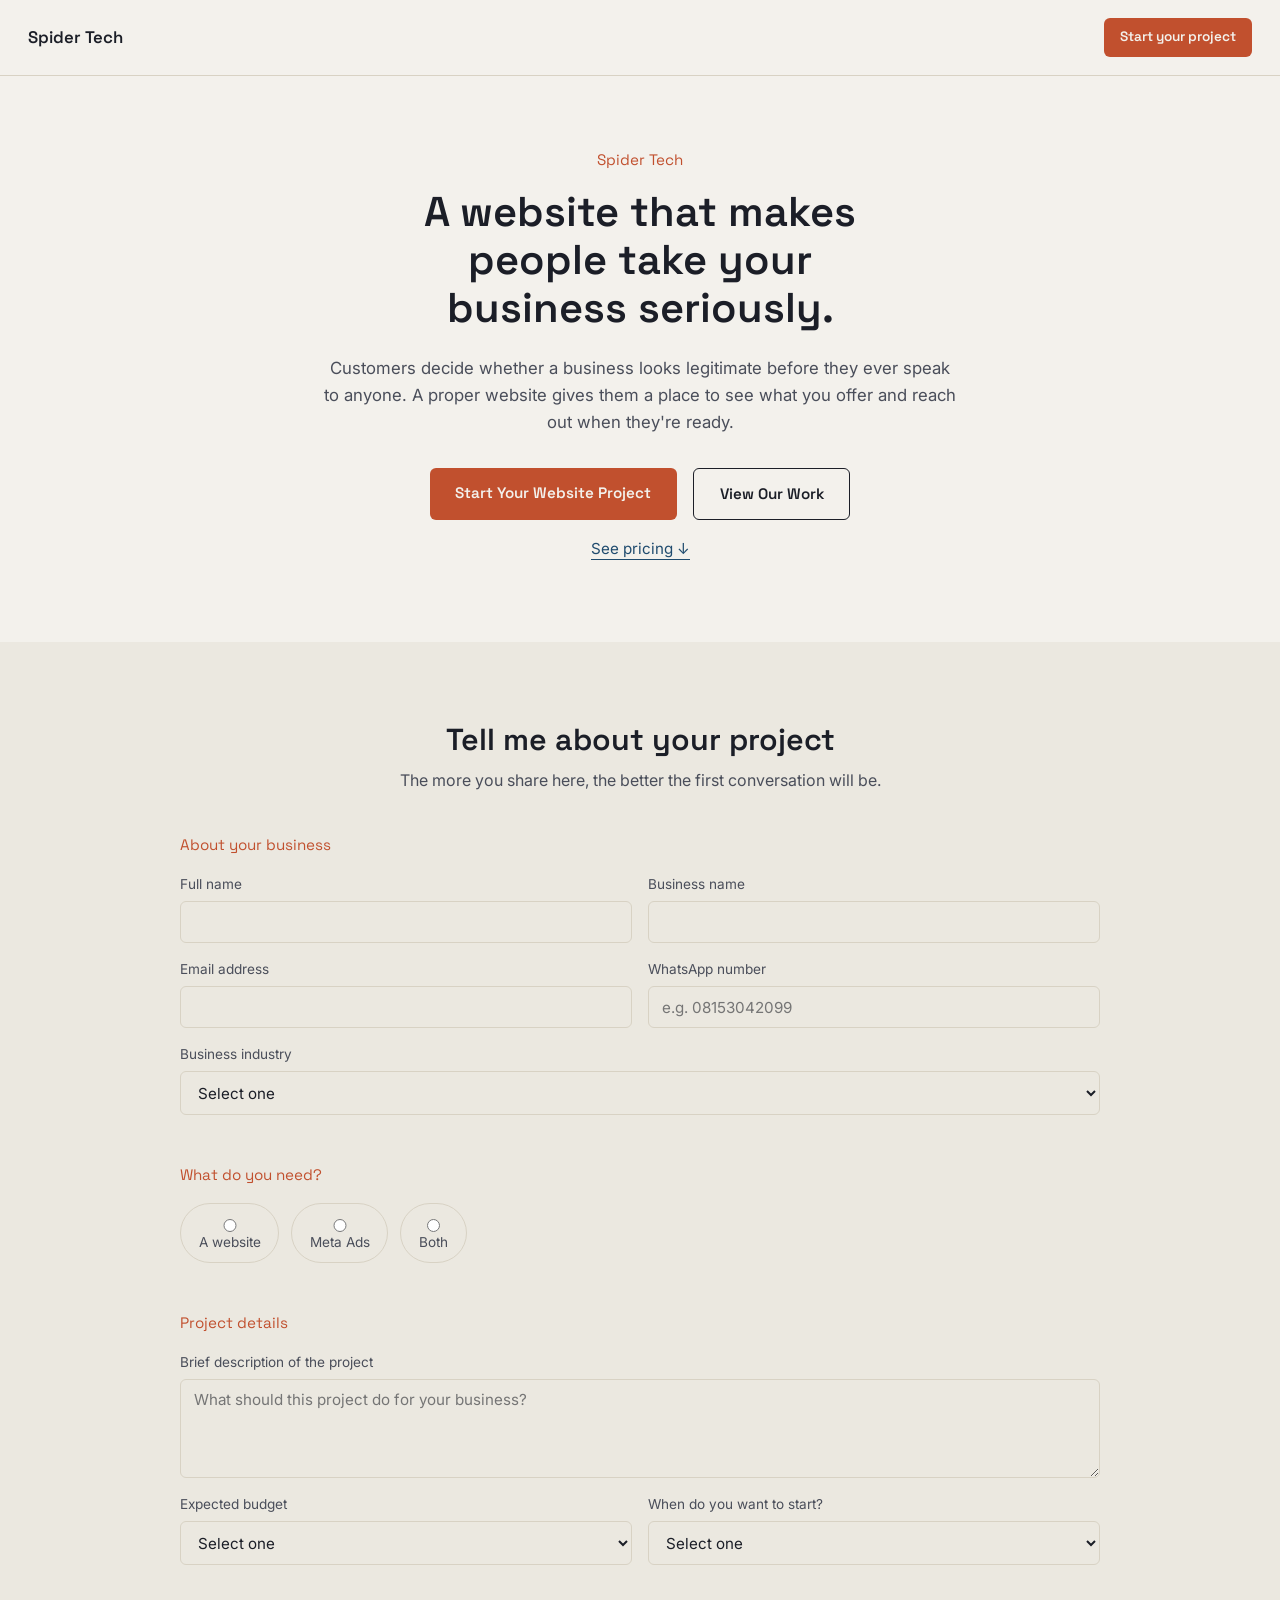
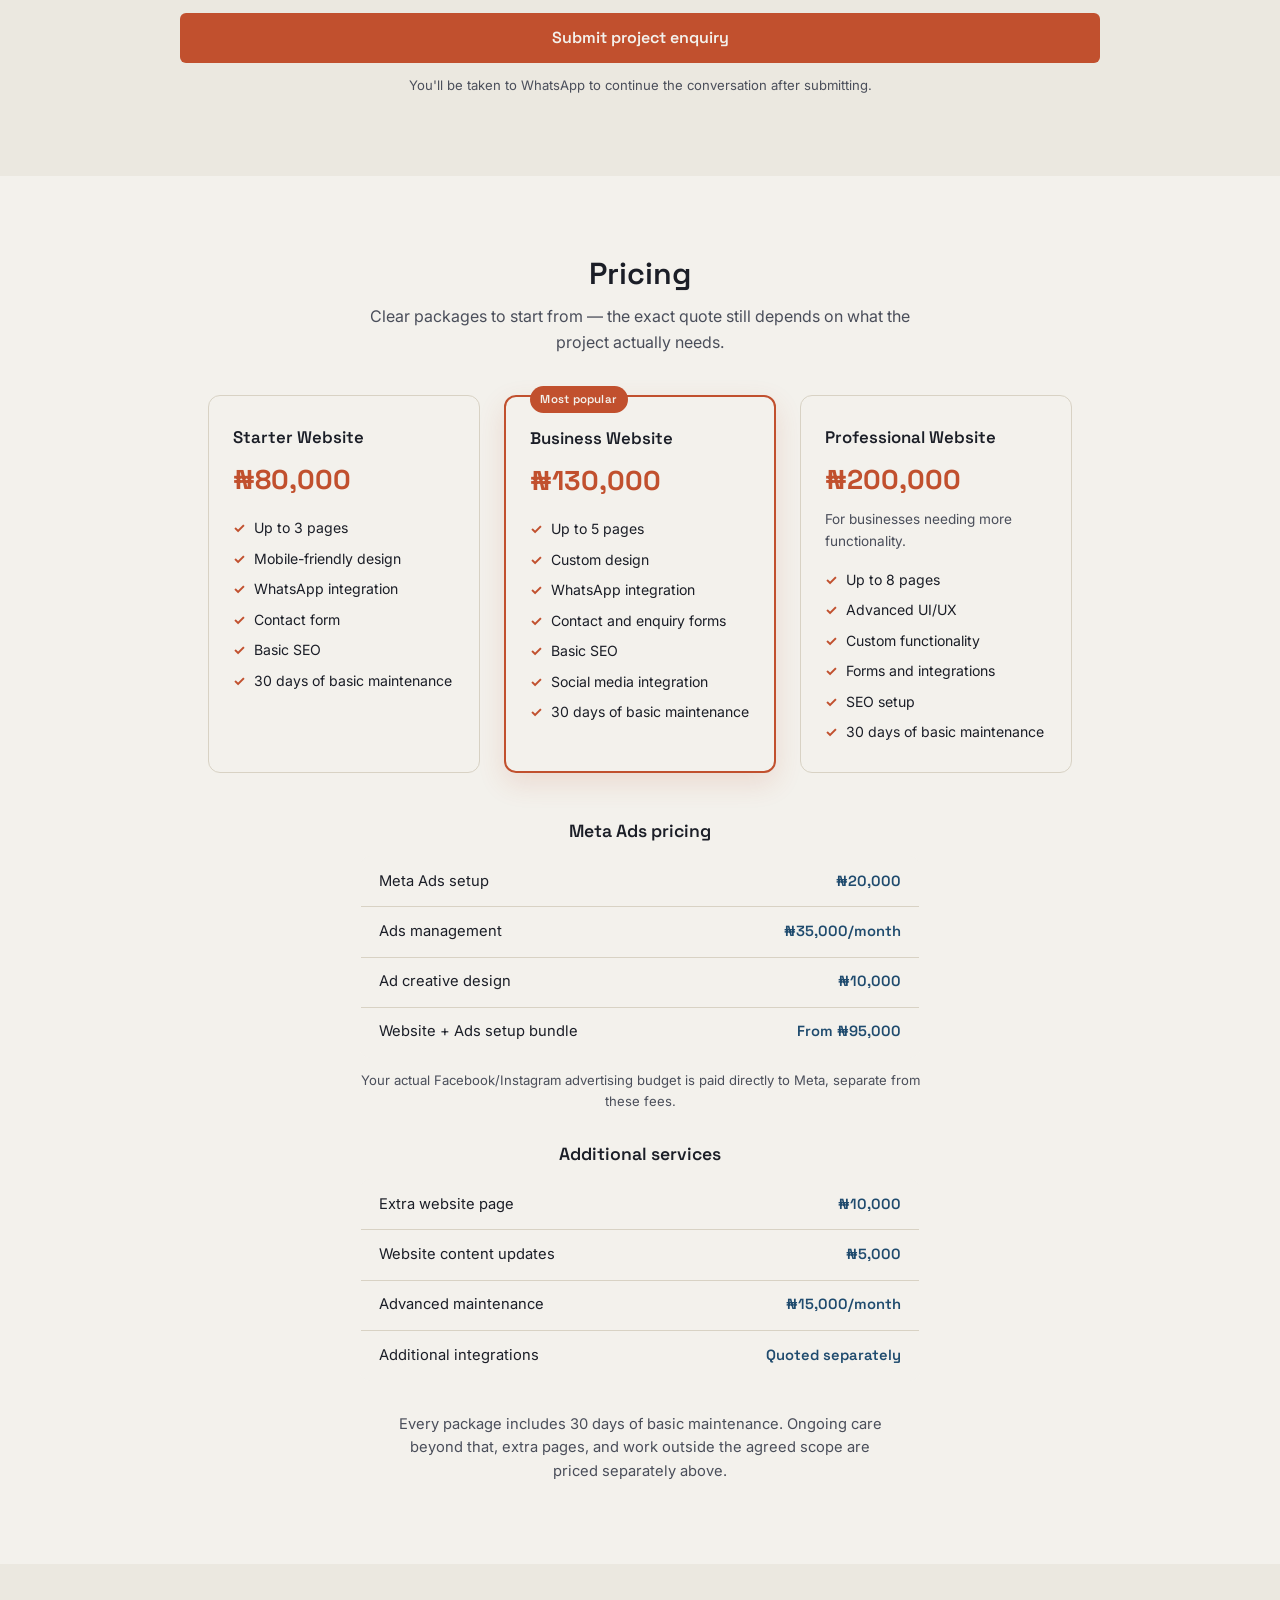
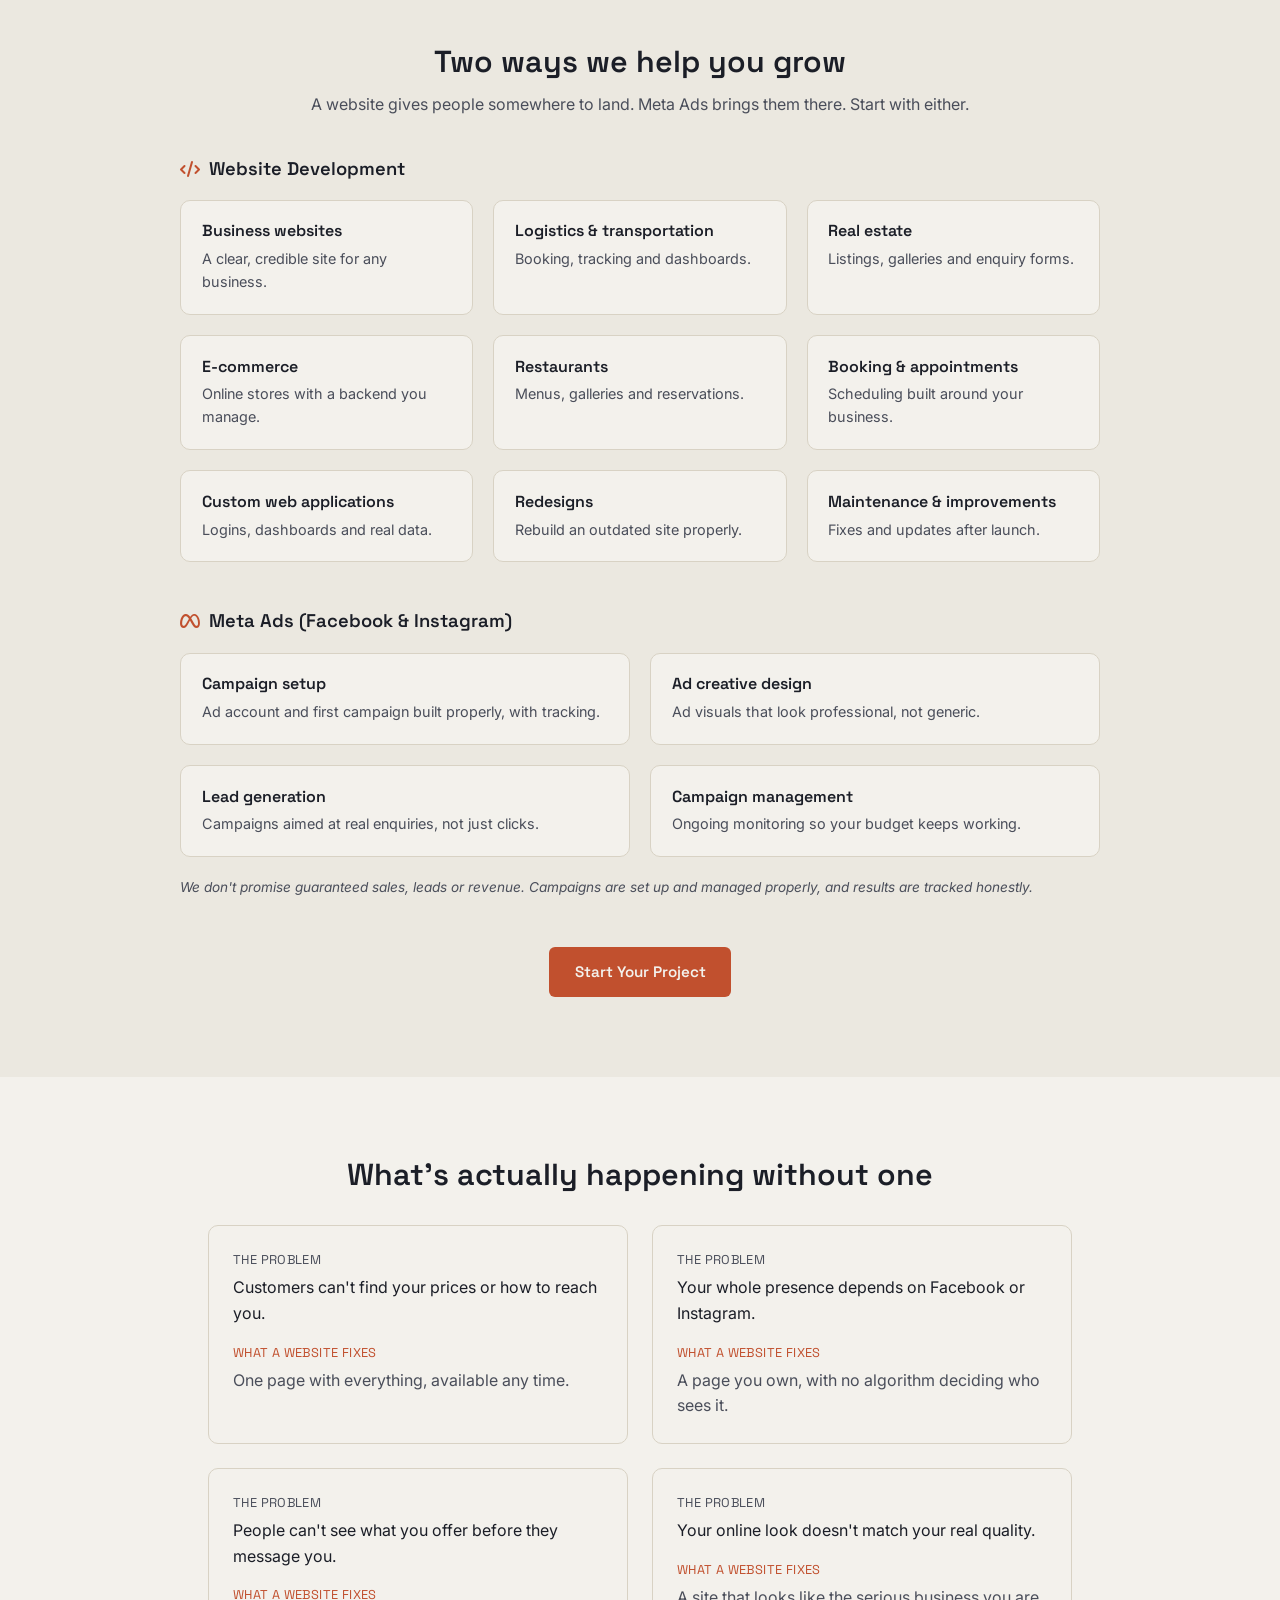
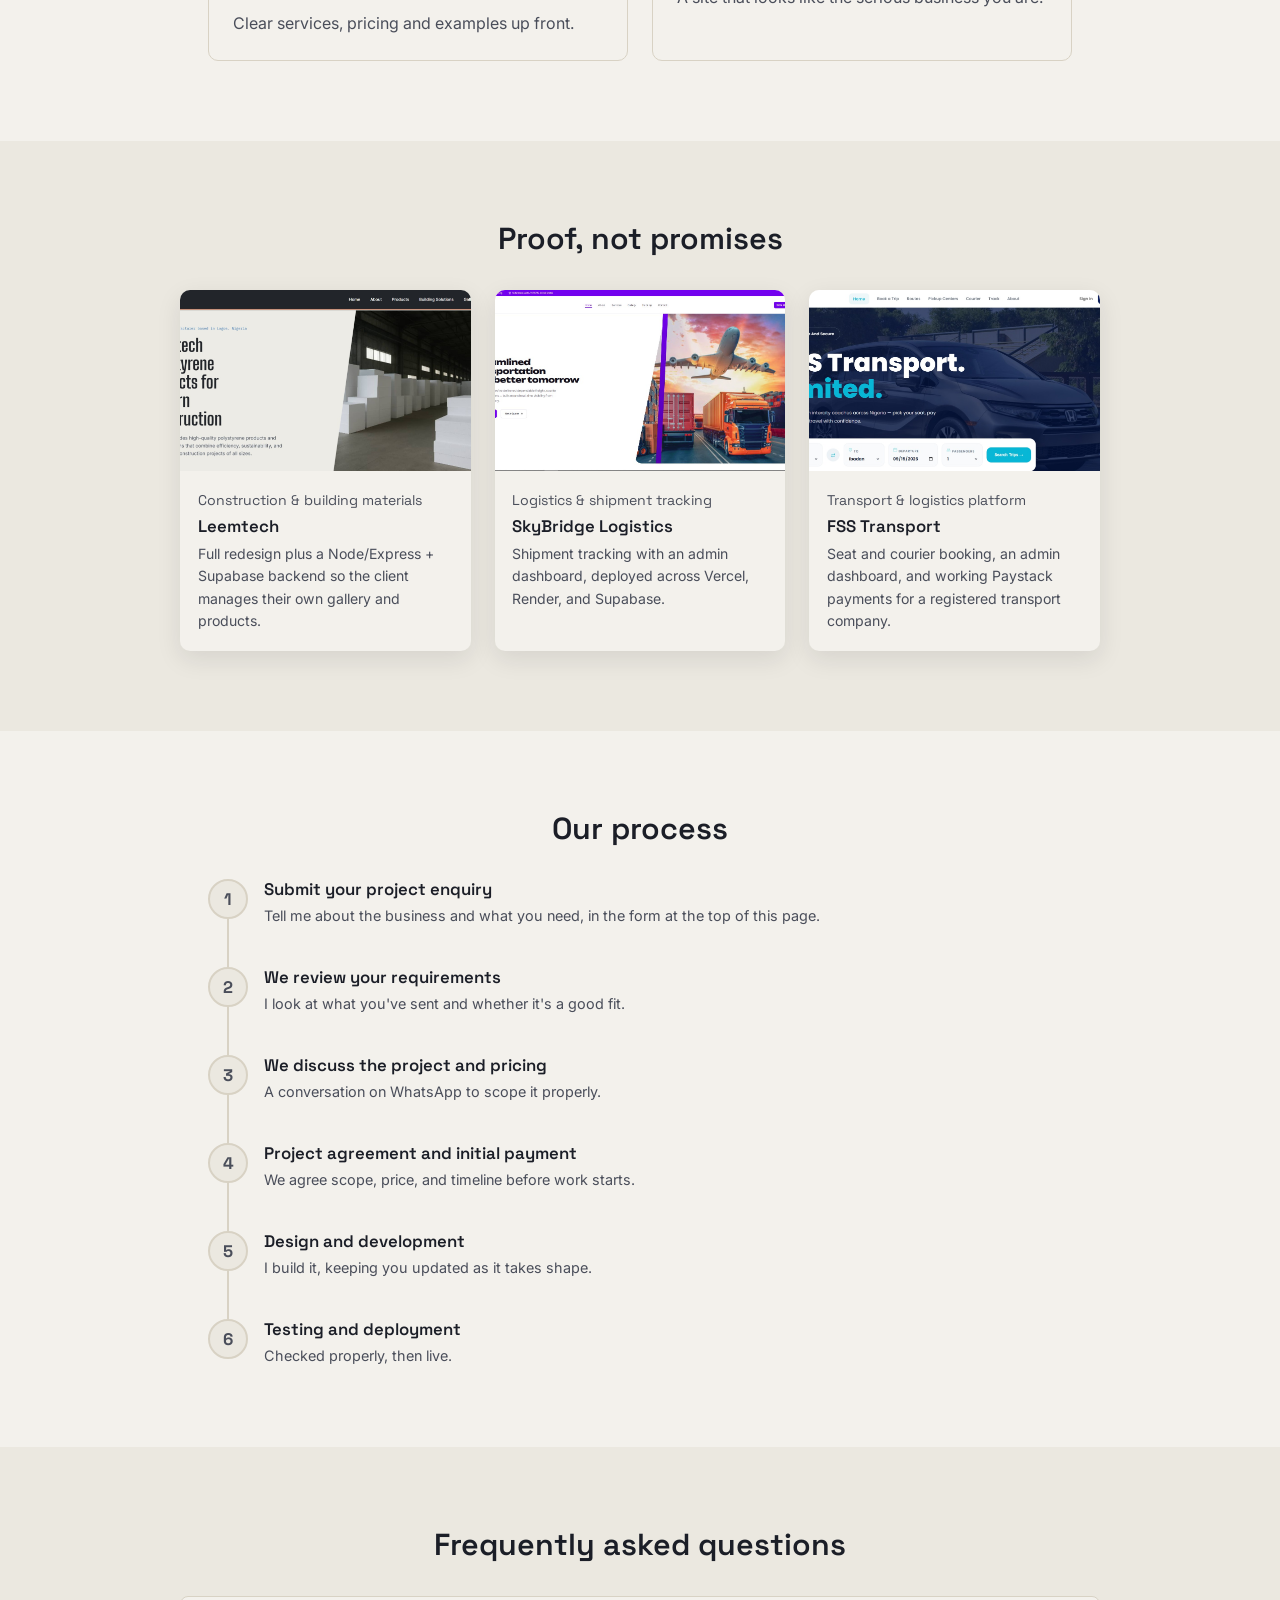
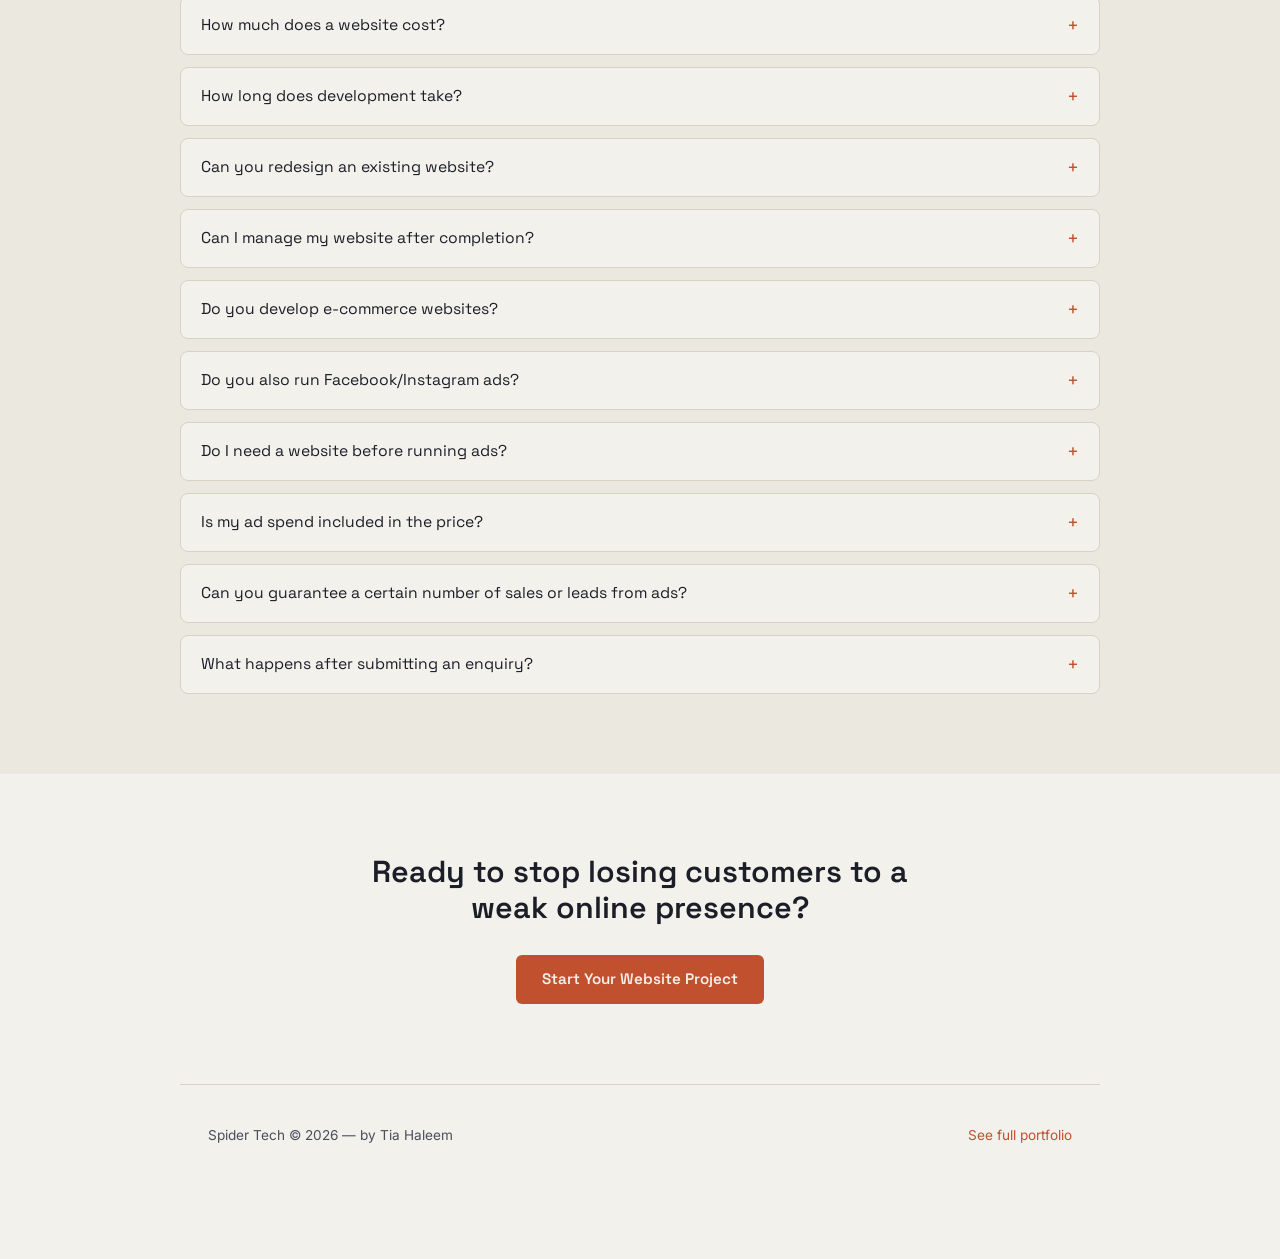
==== commit b2ab057e: "Add files via upload" ====
--- a/start.html
+++ b/start.html
@@ -3,8 +3,8 @@
 <head>
   <meta charset="UTF-8" />
   <meta name="viewport" content="width=device-width, initial-scale=1.0" />
-  <title>Start Your Project — Spider Web Design</title>
-  <meta name="description" content="Spider Web Design builds professional business websites in Nigeria — business, logistics, real estate, e-commerce, restaurant and booking sites, starting from ₦150,000. Tell us about your project." />
+  <title>Start Your Project — Spider Tech</title>
+  <meta name="description" content="Spider Tech builds professional business websites in Nigeria — business, logistics, real estate, e-commerce, restaurant and booking sites, starting from ₦80,000. Tell us about your project." />
 
   <link rel="preconnect" href="https://fonts.googleapis.com">
   <link rel="preconnect" href="https://fonts.gstatic.com" crossorigin>
@@ -16,191 +16,174 @@
 <body class="landing">
 
   <header class="land-header">
-    <a class="land-logo" href="index.html">Spider Web Design</a>
+    <a class="land-logo" href="index.html">Spider Tech</a>
     <a class="land-cta-small" href="#enquiry">Start your project</a>
   </header>
 
   <main>
 
     <section class="land-hero reveal">
-      <p class="land-kicker">Spider Web Design</p>
+      <p class="land-kicker">Spider Tech</p>
       <h1>A website that makes people take your business seriously.</h1>
       <p class="land-hero-copy">
-        Most customers decide whether a business looks legitimate before they ever
-        speak to someone — and right now, that decision is being made on your
-        Instagram page or not at all. A proper website gives people a place to
-        actually understand what you offer, see proof you're real, and reach out
-        when they're ready.
+        Customers decide whether a business looks legitimate before they ever speak
+        to anyone. A proper website gives them a place to see what you offer and
+        reach out when they're ready.
       </p>
       <div class="land-hero-ctas">
         <a class="cta" href="#enquiry">Start Your Website Project</a>
         <a class="cta cta-outline" href="index.html">View Our Work</a>
       </div>
-    </section>
-
-    <section class="land-problems reveal">
-      <h2>What's actually happening without one</h2>
-      <div class="problem-grid">
-        <div class="problem-card">
-          <p class="problem-head">The problem</p>
-          <p>Customers can't find reliable information about what you do, your prices, or how to reach you.</p>
-          <p class="solution-head">What a website fixes</p>
-          <p>One place with everything a customer needs, available any time, not buried in a comment thread.</p>
-        </div>
-        <div class="problem-card">
-          <p class="problem-head">The problem</p>
-          <p>Your entire online presence depends on Facebook or Instagram — platforms you don't control.</p>
-          <p class="solution-head">What a website fixes</p>
-          <p>A page that belongs to you. No algorithm deciding who sees it, no account that can be restricted.</p>
-        </div>
-        <div class="problem-card">
-          <p class="problem-head">The problem</p>
-          <p>People can't easily explore what you actually offer before they message you.</p>
-          <p class="solution-head">What a website fixes</p>
-          <p>Clear services, clear pricing expectations, and real examples of your work, all before the first message.</p>
-        </div>
-        <div class="problem-card">
-          <p class="problem-head">The problem</p>
-          <p>Your online presence doesn't reflect how professional your business actually is.</p>
-          <p class="solution-head">What a website fixes</p>
-          <p>A site that looks like what it is — a real, serious business worth paying for.</p>
-        </div>
-      </div>
-    </section>
-
-    <section class="land-services reveal">
-      <h2>Two ways we help you grow</h2>
-      <p class="services-sub">A website gives people somewhere to land. Meta Ads gets them there. Most businesses eventually need both — you can start with either.</p>
-
-      <div class="service-track">
-        <h3 class="track-title"><i class="fa-solid fa-code"></i> Website Development</h3>
-        <div class="service-grid">
-          <div class="service-card">
-            <h4>Business websites</h4>
-            <p>A clear, credible site for any business that needs a professional home online.</p>
-          </div>
-          <div class="service-card">
-            <h4>Logistics &amp; transportation</h4>
-            <p>Booking, tracking, and dashboards for transport and courier businesses.</p>
-          </div>
-          <div class="service-card">
-            <h4>Real estate</h4>
-            <p>Listings, galleries, and enquiry forms built for property businesses.</p>
-          </div>
-          <div class="service-card">
-            <h4>E-commerce</h4>
-            <p>Online stores that actually sell, with a backend you can manage yourself.</p>
-          </div>
-          <div class="service-card">
-            <h4>Restaurants</h4>
-            <p>Menus, galleries, and ordering or reservation flows that fit how you run service.</p>
-          </div>
-          <div class="service-card">
-            <h4>Booking &amp; appointments</h4>
-            <p>Scheduling built around your business, not a generic plugin.</p>
-          </div>
-          <div class="service-card">
-            <h4>Custom web applications</h4>
-            <p>When the business needs more than a site — logins, dashboards, real data.</p>
-          </div>
-          <div class="service-card">
-            <h4>Redesigns</h4>
-            <p>An existing site that doesn't represent the business well anymore, rebuilt properly.</p>
-          </div>
-          <div class="service-card">
-            <h4>Maintenance &amp; improvements</h4>
-            <p>Ongoing fixes, updates, and small improvements after launch.</p>
-          </div>
-        </div>
-      </div>
-
-      <div class="service-track">
-        <h3 class="track-title"><i class="fa-brands fa-meta"></i> Meta Ads (Facebook &amp; Instagram)</h3>
-        <div class="service-grid service-grid--ads">
-          <div class="service-card">
-            <h4>Campaign setup</h4>
-            <p>Your ad account and first campaign built properly — audience, placement, and tracking set up from the start.</p>
-          </div>
-          <div class="service-card">
-            <h4>Ad creative design</h4>
-            <p>Static ad visuals designed to actually get a business taken seriously, not generic stock-photo ads.</p>
-          </div>
-          <div class="service-card">
-            <h4>Lead generation</h4>
-            <p>Campaigns built around getting real enquiries, not just clicks or impressions.</p>
-          </div>
-          <div class="service-card">
-            <h4>Campaign management</h4>
-            <p>Ongoing monitoring and adjustment, so the budget keeps working instead of sitting on a campaign that's stopped performing.</p>
-          </div>
-        </div>
-        <p class="track-note">We don't promise guaranteed sales, leads, or revenue — campaigns are set up and managed properly, and performance is tracked honestly so decisions are based on real numbers, not hope.</p>
-      </div>
-
-      <a class="cta" href="#enquiry">Start Your Project</a>
-    </section>
-
-    <section class="land-projects reveal">
-      <h2>Proof, not promises</h2>
-      <div class="proj-grid">
-        <a class="proj-card" href="https://leemtechpolystyrene.com.ng" target="_blank" rel="noopener">
-          <img src="images/leemtech.jpeg" alt="Leemtech website screenshot" loading="lazy" />
-          <div class="proj-info">
-            <p class="proj-cat">Construction &amp; building materials</p>
-            <h3>Leemtech</h3>
-            <p>Full redesign plus a Node/Express + Supabase backend so the client manages their own gallery and products.</p>
-          </div>
-        </a>
-        <a class="proj-card" href="https://skybridgelogistics.com.ng" target="_blank" rel="noopener">
-          <img src="images/skybridge.jpg" alt="SkyBridge Logistics website screenshot" loading="lazy" />
-          <div class="proj-info">
-            <p class="proj-cat">Logistics &amp; shipment tracking</p>
-            <h3>SkyBridge Logistics</h3>
-            <p>Shipment tracking with an admin dashboard, deployed across Vercel, Render, and Supabase.</p>
-          </div>
-        </a>
-        <div class="proj-card">
-          <img src="images/fss.jpeg" alt="FSS Transport website screenshot" loading="lazy" />
-          <div class="proj-info">
-            <p class="proj-cat">Transport &amp; logistics platform</p>
-            <h3>FSS Transport</h3>
-            <p>Seat and courier booking, an admin dashboard, and working Paystack payments for a registered transport company.</p>
-          </div>
-        </div>
-      </div>
-    </section>
-
-    <section class="land-process reveal">
-      <h2>Our process</h2>
-      <div class="process-line">
-        <div class="process-step">
-          <div class="process-dot">1</div>
-          <div><h3>Submit your project enquiry</h3><p>Tell me about the business and what you need, below.</p></div>
-        </div>
-        <div class="process-step">
-          <div class="process-dot">2</div>
-          <div><h3>We review your requirements</h3><p>I look at what you've sent and whether it's a good fit.</p></div>
-        </div>
-        <div class="process-step">
-          <div class="process-dot">3</div>
-          <div><h3>We discuss the project and pricing</h3><p>A conversation on WhatsApp to scope it properly.</p></div>
-        </div>
-        <div class="process-step">
-          <div class="process-dot">4</div>
-          <div><h3>Project agreement and initial payment</h3><p>We agree scope, price, and timeline before work starts.</p></div>
-        </div>
-        <div class="process-step">
-          <div class="process-dot">5</div>
-          <div><h3>Design and development</h3><p>I build it, keeping you updated as it takes shape.</p></div>
-        </div>
-        <div class="process-step">
-          <div class="process-dot">6</div>
-          <div><h3>Testing and deployment</h3><p>Checked properly, then live.</p></div>
-        </div>
-      </div>
-    </section>
-
-    <section class="land-pricing reveal">
+      <p class="hero-pricing-link"><a href="#pricing">See pricing &darr;</a></p>
+    </section>
+
+    <section class="land-enquiry reveal" id="enquiry">
+      <h2>Tell me about your project</h2>
+      <p class="enquiry-sub">The more you share here, the better the first conversation will be.</p>
+
+      <form id="enquiry-form" class="enquiry-form">
+
+        <fieldset>
+          <legend>About your business</legend>
+          <div class="field-row">
+            <label>Full name
+              <input type="text" name="full_name" required />
+            </label>
+            <label>Business name
+              <input type="text" name="business_name" required />
+            </label>
+          </div>
+          <div class="field-row">
+            <label>Email address
+              <input type="email" name="email" required />
+            </label>
+            <label>WhatsApp number
+              <input type="tel" name="whatsapp" placeholder="e.g. 08153042099" required />
+            </label>
+          </div>
+          <label>Business industry
+            <select name="industry" required>
+              <option value="" disabled selected>Select one</option>
+              <option>Logistics &amp; transportation</option>
+              <option>Real estate</option>
+              <option>E-commerce / retail</option>
+              <option>Restaurant / food</option>
+              <option>Booking / appointments</option>
+              <option>General business</option>
+              <option>Other</option>
+            </select>
+          </label>
+        </fieldset>
+
+        <fieldset>
+          <legend>What do you need?</legend>
+          <div class="service-choice" role="radiogroup" aria-label="What do you need?">
+            <label class="choice-pill">
+              <input type="radio" name="service_interest" value="Website" required />
+              <span>A website</span>
+            </label>
+            <label class="choice-pill">
+              <input type="radio" name="service_interest" value="Meta Ads" required />
+              <span>Meta Ads</span>
+            </label>
+            <label class="choice-pill">
+              <input type="radio" name="service_interest" value="Website + Meta Ads" required />
+              <span>Both</span>
+            </label>
+          </div>
+        </fieldset>
+
+        <fieldset id="website-fields" class="conditional-fields" hidden>
+          <legend>About the website</legend>
+          <label>Which package looks closest to what you need?
+            <select name="package_interest">
+              <option value="" disabled selected>Select one</option>
+              <option>Starter — ₦80,000</option>
+              <option>Business — ₦130,000</option>
+              <option>Professional — ₦200,000</option>
+              <option>Not sure yet</option>
+            </select>
+          </label>
+          <label>Type of website required
+            <select name="website_type">
+              <option value="" disabled selected>Select one</option>
+              <option>New business website</option>
+              <option>E-commerce store</option>
+              <option>Booking/appointment system</option>
+              <option>Custom web application</option>
+              <option>Redesign of existing website</option>
+              <option>Not sure yet</option>
+            </select>
+          </label>
+          <label>Do you currently have a website?
+            <select name="has_website">
+              <option value="" disabled selected>Select one</option>
+              <option>Yes</option>
+              <option>No</option>
+            </select>
+          </label>
+        </fieldset>
+
+        <fieldset id="ads-fields" class="conditional-fields" hidden>
+          <legend>About the Meta Ads</legend>
+          <label>What would you want the ads to do?
+            <select name="ads_goal">
+              <option value="" disabled selected>Select one</option>
+              <option>Generate leads/enquiries</option>
+              <option>Promote a specific product or service</option>
+              <option>Build general awareness of the business</option>
+              <option>Not sure yet</option>
+            </select>
+          </label>
+          <label>Have you run Facebook/Instagram ads before?
+            <select name="ads_experience">
+              <option value="" disabled selected>Select one</option>
+              <option>Yes</option>
+              <option>No</option>
+            </select>
+          </label>
+        </fieldset>
+
+        <fieldset>
+          <legend>Project details</legend>
+          <label>Brief description of the project
+            <textarea name="description" rows="4" required placeholder="What should this project do for your business?"></textarea>
+          </label>
+          <div class="field-row">
+            <label>Expected budget
+              <select name="budget" required>
+                <option value="" disabled selected>Select one</option>
+                <option>Below ₦100,000</option>
+                <option>₦100,000 – ₦200,000</option>
+                <option>₦200,000 – ₦350,000</option>
+                <option>₦350,000 – ₦600,000</option>
+                <option>Above ₦600,000</option>
+                <option>Not sure yet</option>
+              </select>
+            </label>
+            <label>When do you want to start?
+              <select name="timeline" required>
+                <option value="" disabled selected>Select one</option>
+                <option>Immediately</option>
+                <option>Within 2 weeks</option>
+                <option>Within 1 month</option>
+                <option>Within 2–3 months</option>
+                <option>Just researching</option>
+              </select>
+            </label>
+          </div>
+        </fieldset>
+
+        <button type="submit" class="cta enquiry-submit">Submit project enquiry</button>
+        <p class="enquiry-note">You'll be taken to WhatsApp to continue the conversation after submitting.</p>
+      </form>
+
+      <div id="enquiry-success" class="enquiry-success" hidden>
+        <p>Thanks — your enquiry's been received. Opening WhatsApp so we can talk it through...</p>
+      </div>
+    </section>
+
+    <section class="land-pricing reveal" id="pricing">
       <h2>Pricing</h2>
       <p class="pricing-intro">Clear packages to start from — the exact quote still depends on what the project actually needs.</p>
 
@@ -276,6 +259,168 @@
       <p class="price-note">Every package includes 30 days of basic maintenance. Ongoing care beyond that, extra pages, and work outside the agreed scope are priced separately above.</p>
     </section>
 
+    <section class="land-services reveal">
+      <h2>Two ways we help you grow</h2>
+      <p class="services-sub">A website gives people somewhere to land. Meta Ads brings them there. Start with either.</p>
+
+      <div class="service-track">
+        <h3 class="track-title"><i class="fa-solid fa-code"></i> Website Development</h3>
+        <div class="service-grid">
+          <div class="service-card">
+            <h4>Business websites</h4>
+            <p>A clear, credible site for any business.</p>
+          </div>
+          <div class="service-card">
+            <h4>Logistics &amp; transportation</h4>
+            <p>Booking, tracking and dashboards.</p>
+          </div>
+          <div class="service-card">
+            <h4>Real estate</h4>
+            <p>Listings, galleries and enquiry forms.</p>
+          </div>
+          <div class="service-card">
+            <h4>E-commerce</h4>
+            <p>Online stores with a backend you manage.</p>
+          </div>
+          <div class="service-card">
+            <h4>Restaurants</h4>
+            <p>Menus, galleries and reservations.</p>
+          </div>
+          <div class="service-card">
+            <h4>Booking &amp; appointments</h4>
+            <p>Scheduling built around your business.</p>
+          </div>
+          <div class="service-card">
+            <h4>Custom web applications</h4>
+            <p>Logins, dashboards and real data.</p>
+          </div>
+          <div class="service-card">
+            <h4>Redesigns</h4>
+            <p>Rebuild an outdated site properly.</p>
+          </div>
+          <div class="service-card">
+            <h4>Maintenance &amp; improvements</h4>
+            <p>Fixes and updates after launch.</p>
+          </div>
+        </div>
+      </div>
+
+      <div class="service-track">
+        <h3 class="track-title"><i class="fa-brands fa-meta"></i> Meta Ads (Facebook &amp; Instagram)</h3>
+        <div class="service-grid service-grid--ads">
+          <div class="service-card">
+            <h4>Campaign setup</h4>
+            <p>Ad account and first campaign built properly, with tracking.</p>
+          </div>
+          <div class="service-card">
+            <h4>Ad creative design</h4>
+            <p>Ad visuals that look professional, not generic.</p>
+          </div>
+          <div class="service-card">
+            <h4>Lead generation</h4>
+            <p>Campaigns aimed at real enquiries, not just clicks.</p>
+          </div>
+          <div class="service-card">
+            <h4>Campaign management</h4>
+            <p>Ongoing monitoring so your budget keeps working.</p>
+          </div>
+        </div>
+        <p class="track-note">We don't promise guaranteed sales, leads or revenue. Campaigns are set up and managed properly, and results are tracked honestly.</p>
+      </div>
+
+      <a class="cta" href="#enquiry">Start Your Project</a>
+    </section>
+
+    <section class="land-problems reveal">
+      <h2>What's actually happening without one</h2>
+      <div class="problem-grid">
+        <div class="problem-card">
+          <p class="problem-head">The problem</p>
+          <p>Customers can't find your prices or how to reach you.</p>
+          <p class="solution-head">What a website fixes</p>
+          <p>One page with everything, available any time.</p>
+        </div>
+        <div class="problem-card">
+          <p class="problem-head">The problem</p>
+          <p>Your whole presence depends on Facebook or Instagram.</p>
+          <p class="solution-head">What a website fixes</p>
+          <p>A page you own, with no algorithm deciding who sees it.</p>
+        </div>
+        <div class="problem-card">
+          <p class="problem-head">The problem</p>
+          <p>People can't see what you offer before they message you.</p>
+          <p class="solution-head">What a website fixes</p>
+          <p>Clear services, pricing and examples up front.</p>
+        </div>
+        <div class="problem-card">
+          <p class="problem-head">The problem</p>
+          <p>Your online look doesn't match your real quality.</p>
+          <p class="solution-head">What a website fixes</p>
+          <p>A site that looks like the serious business you are.</p>
+        </div>
+      </div>
+    </section>
+
+    <section class="land-projects reveal">
+      <h2>Proof, not promises</h2>
+      <div class="proj-grid">
+        <a class="proj-card" href="https://leemtechpolystyrene.com.ng" target="_blank" rel="noopener">
+          <img src="images/leemtech.jpeg" alt="Leemtech website screenshot" loading="lazy" />
+          <div class="proj-info">
+            <p class="proj-cat">Construction &amp; building materials</p>
+            <h3>Leemtech</h3>
+            <p>Full redesign plus a Node/Express + Supabase backend so the client manages their own gallery and products.</p>
+          </div>
+        </a>
+        <a class="proj-card" href="https://skybridgelogistics.com.ng" target="_blank" rel="noopener">
+          <img src="images/skybridge.jpg" alt="SkyBridge Logistics website screenshot" loading="lazy" />
+          <div class="proj-info">
+            <p class="proj-cat">Logistics &amp; shipment tracking</p>
+            <h3>SkyBridge Logistics</h3>
+            <p>Shipment tracking with an admin dashboard, deployed across Vercel, Render, and Supabase.</p>
+          </div>
+        </a>
+        <div class="proj-card">
+          <img src="images/fss.jpeg" alt="FSS Transport website screenshot" loading="lazy" />
+          <div class="proj-info">
+            <p class="proj-cat">Transport &amp; logistics platform</p>
+            <h3>FSS Transport</h3>
+            <p>Seat and courier booking, an admin dashboard, and working Paystack payments for a registered transport company.</p>
+          </div>
+        </div>
+      </div>
+    </section>
+
+    <section class="land-process reveal">
+      <h2>Our process</h2>
+      <div class="process-line">
+        <div class="process-step">
+          <div class="process-dot">1</div>
+          <div><h3>Submit your project enquiry</h3><p>Tell me about the business and what you need, in the form at the top of this page.</p></div>
+        </div>
+        <div class="process-step">
+          <div class="process-dot">2</div>
+          <div><h3>We review your requirements</h3><p>I look at what you've sent and whether it's a good fit.</p></div>
+        </div>
+        <div class="process-step">
+          <div class="process-dot">3</div>
+          <div><h3>We discuss the project and pricing</h3><p>A conversation on WhatsApp to scope it properly.</p></div>
+        </div>
+        <div class="process-step">
+          <div class="process-dot">4</div>
+          <div><h3>Project agreement and initial payment</h3><p>We agree scope, price, and timeline before work starts.</p></div>
+        </div>
+        <div class="process-step">
+          <div class="process-dot">5</div>
+          <div><h3>Design and development</h3><p>I build it, keeping you updated as it takes shape.</p></div>
+        </div>
+        <div class="process-step">
+          <div class="process-dot">6</div>
+          <div><h3>Testing and deployment</h3><p>Checked properly, then live.</p></div>
+        </div>
+      </div>
+    </section>
+
     <section class="land-faq reveal">
       <h2>Frequently asked questions</h2>
       <div class="faq-list">
@@ -289,7 +434,7 @@
         </div>
         <div class="faq-item">
           <button class="faq-q">Can you redesign an existing website?<span class="faq-icon">+</span></button>
-          <div class="faq-a"><p>Yes — redesigns are one of the core services. Tell me what's not working about the current one in the form below.</p></div>
+          <div class="faq-a"><p>Yes — redesigns are one of the core services. Tell me what's not working about the current one in the enquiry form at the top of this page.</p></div>
         </div>
         <div class="faq-item">
           <button class="faq-q">Can I manage my website after completion?<span class="faq-icon">+</span></button>
@@ -319,152 +464,6 @@
           <button class="faq-q">What happens after submitting an enquiry?<span class="faq-icon">+</span></button>
           <div class="faq-a"><p>Your enquiry is reviewed, then you'll be contacted on WhatsApp to discuss the project and pricing properly.</p></div>
         </div>
-      </div>
-    </section>
-
-    <section class="land-enquiry reveal" id="enquiry">
-      <h2>Tell me about your project</h2>
-      <p class="enquiry-sub">The more you share here, the better the first conversation will be.</p>
-
-      <form id="enquiry-form" class="enquiry-form">
-
-        <fieldset>
-          <legend>About your business</legend>
-          <div class="field-row">
-            <label>Full name
-              <input type="text" name="full_name" required />
-            </label>
-            <label>Business name
-              <input type="text" name="business_name" required />
-            </label>
-          </div>
-          <div class="field-row">
-            <label>Email address
-              <input type="email" name="email" required />
-            </label>
-            <label>WhatsApp number
-              <input type="tel" name="whatsapp" placeholder="e.g. 08153042099" required />
-            </label>
-          </div>
-          <label>Business industry
-            <select name="industry" required>
-              <option value="" disabled selected>Select one</option>
-              <option>Logistics &amp; transportation</option>
-              <option>Real estate</option>
-              <option>E-commerce / retail</option>
-              <option>Restaurant / food</option>
-              <option>Booking / appointments</option>
-              <option>General business</option>
-              <option>Other</option>
-            </select>
-          </label>
-        </fieldset>
-
-        <fieldset>
-          <legend>What do you need?</legend>
-          <div class="service-choice" role="radiogroup" aria-label="What do you need?">
-            <label class="choice-pill">
-              <input type="radio" name="service_interest" value="Website" required />
-              <span>A website</span>
-            </label>
-            <label class="choice-pill">
-              <input type="radio" name="service_interest" value="Meta Ads" required />
-              <span>Meta Ads</span>
-            </label>
-            <label class="choice-pill">
-              <input type="radio" name="service_interest" value="Website + Meta Ads" required />
-              <span>Both</span>
-            </label>
-          </div>
-        </fieldset>
-
-        <fieldset id="website-fields" class="conditional-fields" hidden>
-          <legend>About the website</legend>
-          <label>Which package looks closest to what you need?
-            <select name="package_interest">
-              <option value="" disabled selected>Select one</option>
-              <option>Starter — ₦80,000</option>
-              <option>Business — ₦130,000</option>
-              <option>Professional — ₦200,000</option>
-              <option>Not sure yet</option>
-            </select>
-          </label>
-          <label>Type of website required
-            <select name="website_type">
-              <option value="" disabled selected>Select one</option>
-              <option>New business website</option>
-              <option>E-commerce store</option>
-              <option>Booking/appointment system</option>
-              <option>Custom web application</option>
-              <option>Redesign of existing website</option>
-              <option>Not sure yet</option>
-            </select>
-          </label>
-          <label>Do you currently have a website?
-            <select name="has_website">
-              <option value="" disabled selected>Select one</option>
-              <option>Yes</option>
-              <option>No</option>
-            </select>
-          </label>
-        </fieldset>
-
-        <fieldset id="ads-fields" class="conditional-fields" hidden>
-          <legend>About the Meta Ads</legend>
-          <label>What would you want the ads to do?
-            <select name="ads_goal">
-              <option value="" disabled selected>Select one</option>
-              <option>Generate leads/enquiries</option>
-              <option>Promote a specific product or service</option>
-              <option>Build general awareness of the business</option>
-              <option>Not sure yet</option>
-            </select>
-          </label>
-          <label>Have you run Facebook/Instagram ads before?
-            <select name="ads_experience">
-              <option value="" disabled selected>Select one</option>
-              <option>Yes</option>
-              <option>No</option>
-            </select>
-          </label>
-        </fieldset>
-
-        <fieldset>
-          <legend>Project details</legend>
-          <label>Brief description of the project
-            <textarea name="description" rows="4" required placeholder="What should this project do for your business?"></textarea>
-          </label>
-          <div class="field-row">
-            <label>Expected budget
-              <select name="budget" required>
-                <option value="" disabled selected>Select one</option>
-                <option>Below ₦100,000</option>
-                <option>₦100,000 – ₦200,000</option>
-                <option>₦200,000 – ₦350,000</option>
-                <option>₦350,000 – ₦600,000</option>
-                <option>Above ₦600,000</option>
-                <option>Not sure yet</option>
-              </select>
-            </label>
-            <label>When do you want to start?
-              <select name="timeline" required>
-                <option value="" disabled selected>Select one</option>
-                <option>Immediately</option>
-                <option>Within 2 weeks</option>
-                <option>Within 1 month</option>
-                <option>Within 2–3 months</option>
-                <option>Just researching</option>
-              </select>
-            </label>
-          </div>
-        </fieldset>
-
-        <button type="submit" class="cta enquiry-submit">Submit project enquiry</button>
-        <p class="enquiry-note">You'll be taken to WhatsApp to continue the conversation after submitting.</p>
-      </form>
-
-      <div id="enquiry-success" class="enquiry-success" hidden>
-        <p>Thanks — your enquiry's been received. Opening WhatsApp so we can talk it through...</p>
       </div>
     </section>
 
@@ -474,7 +473,7 @@
     </section>
 
     <footer class="land-footer">
-      <span>Spider Web Design &#169; 2026 — by Tia Haleem</span>
+      <span>Spider Tech &#169; 2026 — by Tia Haleem</span>
       <a href="index.html">See full portfolio</a>
     </footer>
 
--- a/landing.css
+++ b/landing.css
@@ -35,6 +35,17 @@
 }
 
 .land-cta-small:hover { background: var(--signal); }
+
+/* The portfolio stylesheet reserves space for its sidebar on <main> and adds
+   margins to every <section>. This page has no sidebar, so undo all of it. */
+body main {
+  margin: 0;
+  max-width: none;
+  padding: 0;
+}
+body main > section {
+  margin-bottom: 0;
+}
 
 /* ---------- Shared section rhythm ---------- */
 
@@ -689,5 +700,43 @@
 
   .land-sticky-cta { display: block; }
 
-  main > section { padding: 3.5rem 1.25rem 4.5rem; }
+  main > section { padding: 2.5rem 1.25rem 3rem; }
+}
+
+.hero-pricing-link {
+  margin-top: 1.1rem;
+  font-size: 0.95rem;
+}
+.hero-pricing-link a {
+  color: var(--signal);
+  border-bottom: 1px solid var(--signal);
+  padding-bottom: 1px;
+}
+
+/* ---------- Shorter on phones ---------- */
+
+@media (max-width: 860px) {
+  /* Services: two small cards per row instead of one big card per row */
+  .service-grid,
+  .service-grid--ads {
+    grid-template-columns: 1fr 1fr;
+    gap: 0.75rem;
+  }
+  .service-card { padding: 0.9rem; text-align: left; }
+  .service-card h4 { font-size: 0.92rem; }
+  .service-card p { font-size: 0.82rem; }
+
+  /* Problems: tighter cards */
+  .problem-grid { gap: 0.9rem; }
+  .problem-card { padding: 1.1rem; }
+  .problem-card > p:nth-child(2) { margin-bottom: 0.7rem; }
+
+  /* Pricing cards: less padding and spacing */
+  .pkg-grid { gap: 1.1rem; margin-bottom: 2rem; }
+  .pkg-card { padding: 1.25rem 1.1rem; }
+  .pkg-features { gap: 0.3rem; margin-top: 0.7rem; }
+  .pkg-features li { font-size: 0.85rem; }
+
+  .land-hero { padding-top: 2.5rem; }
+  .land-hero-copy { font-size: 1rem; margin-bottom: 1.5rem; }
 }
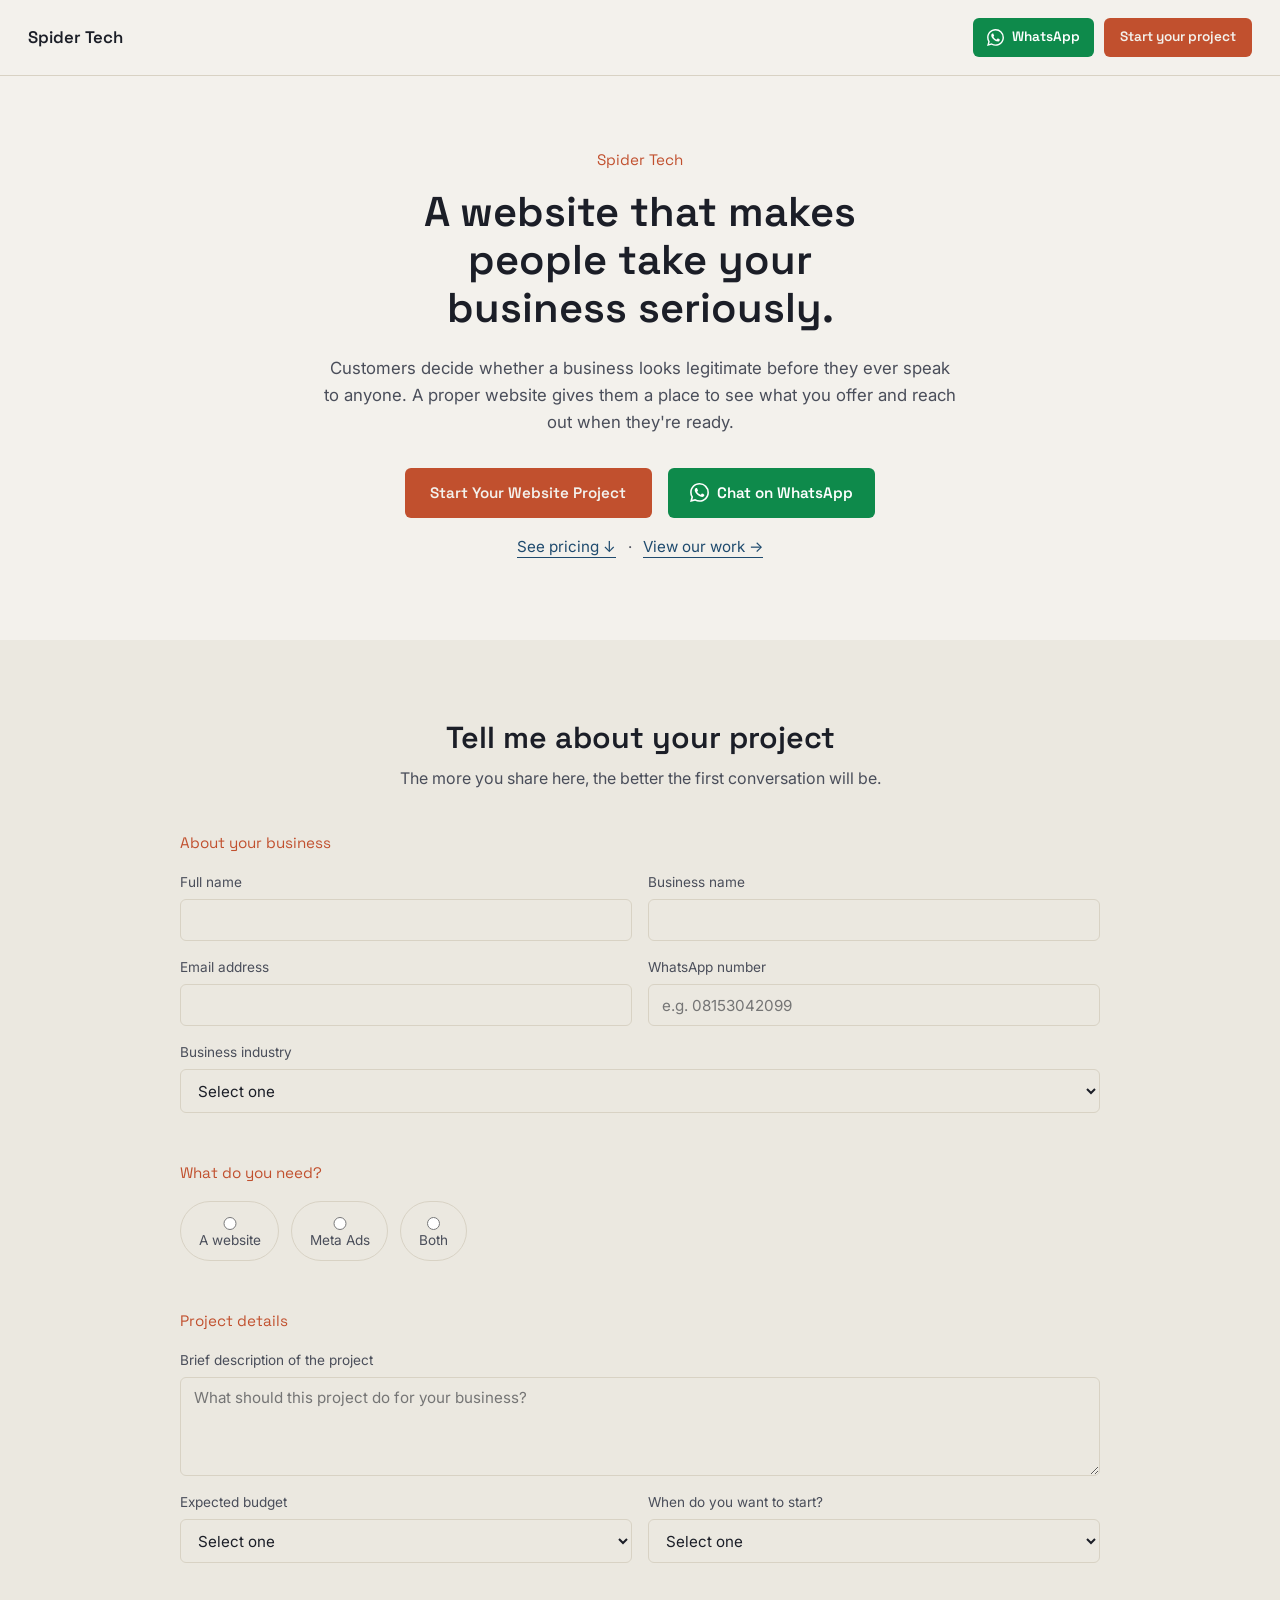
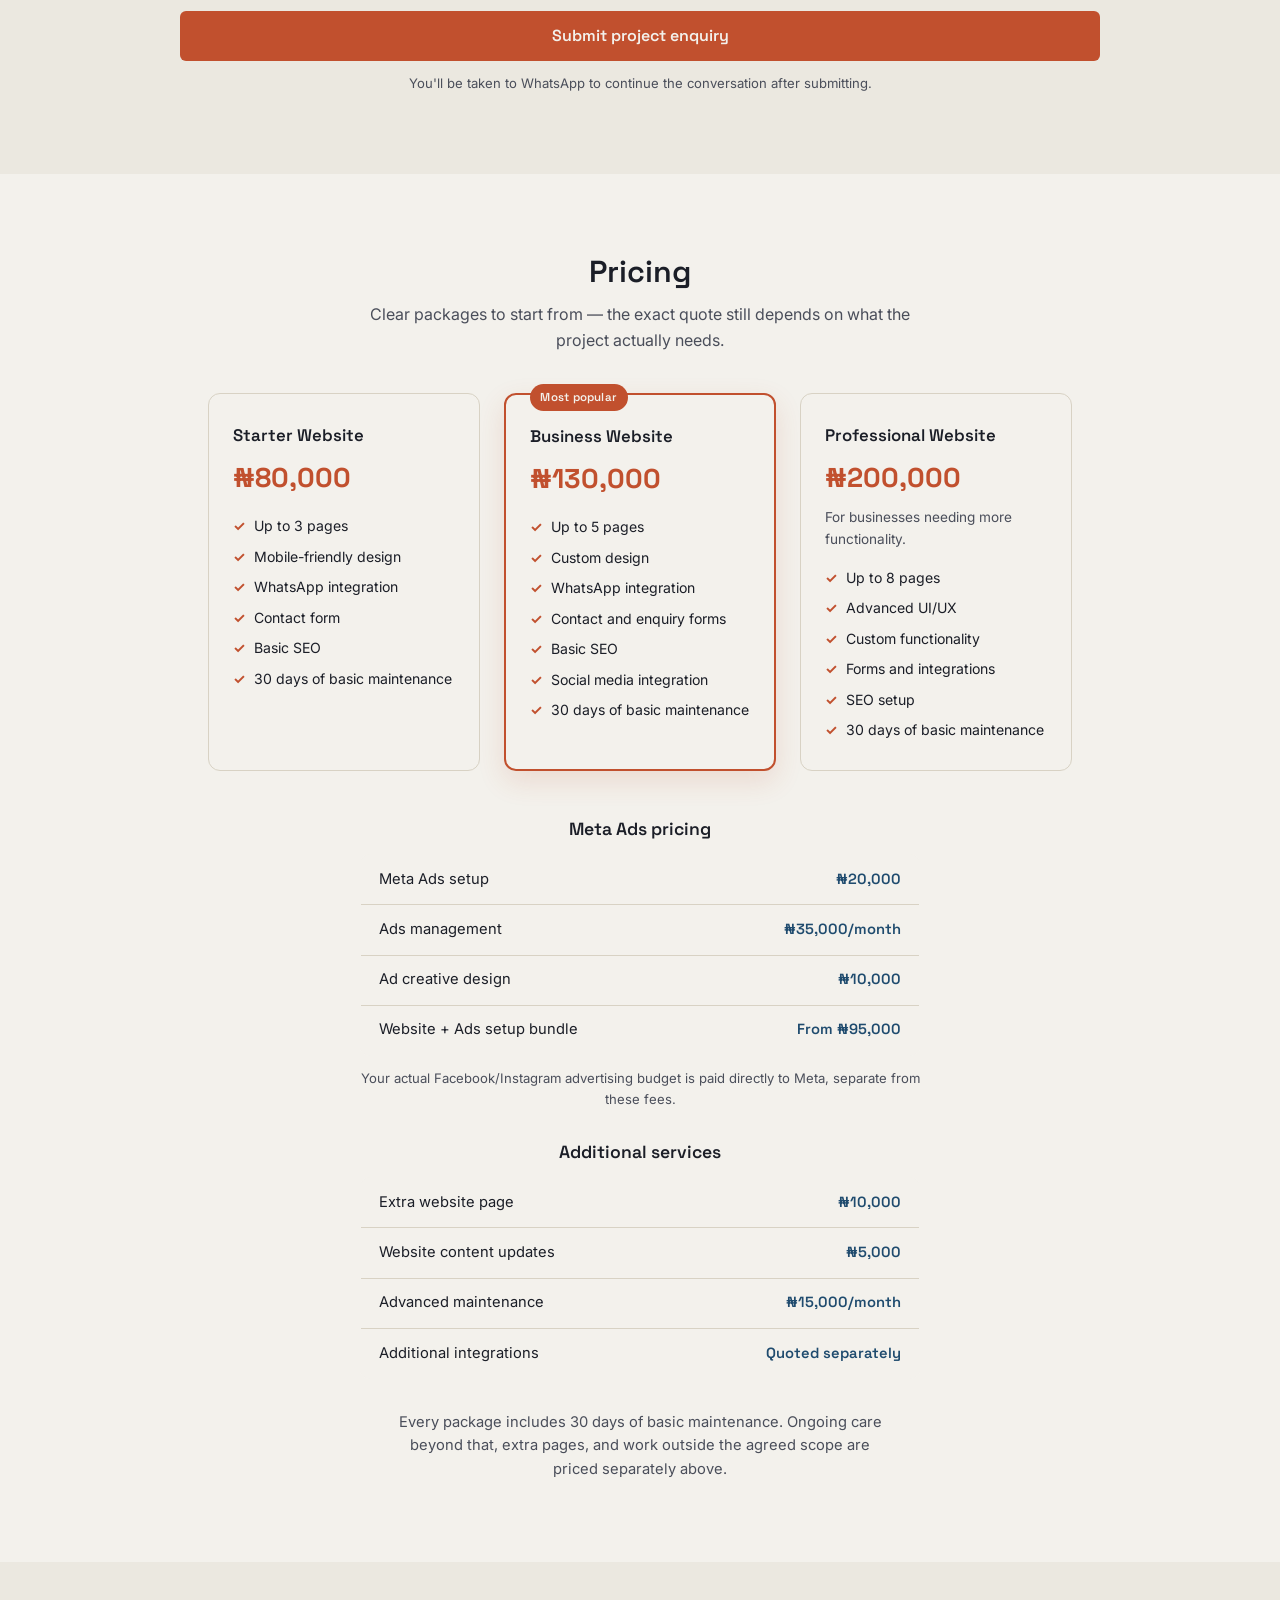
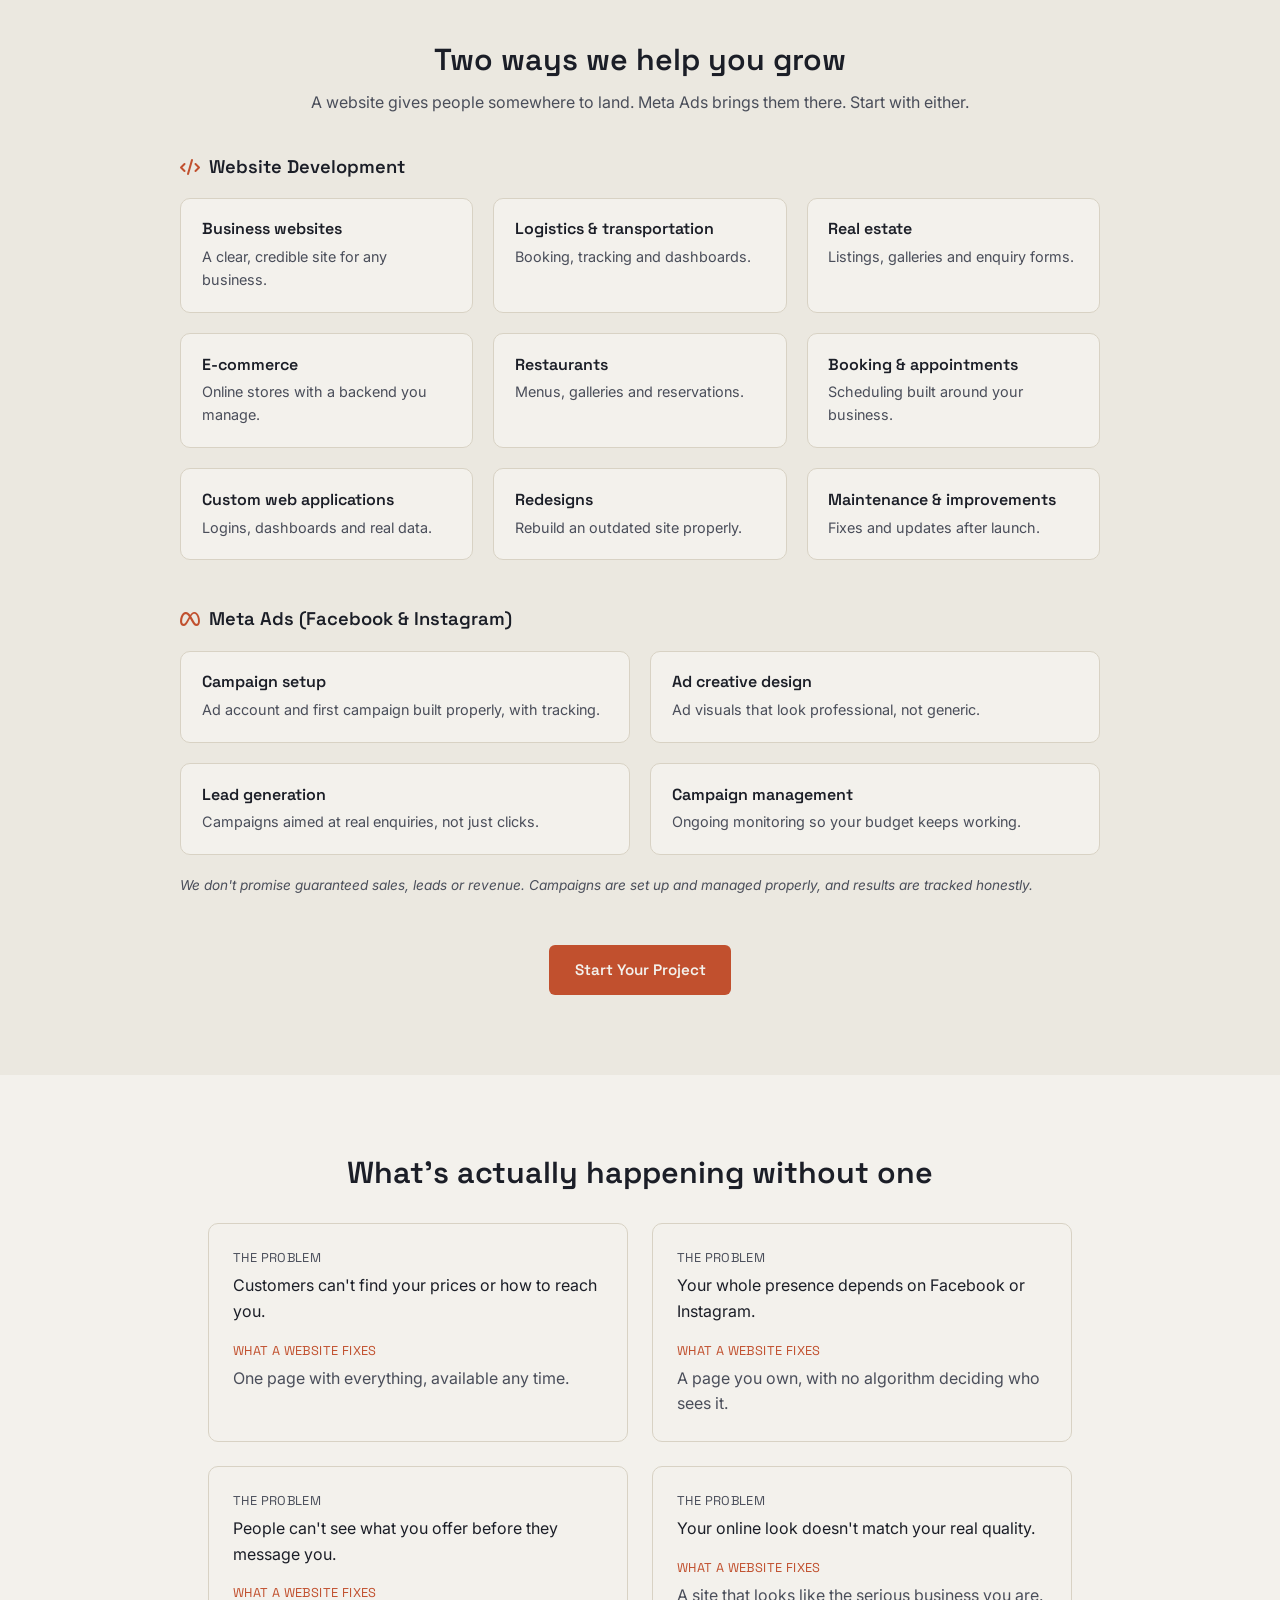
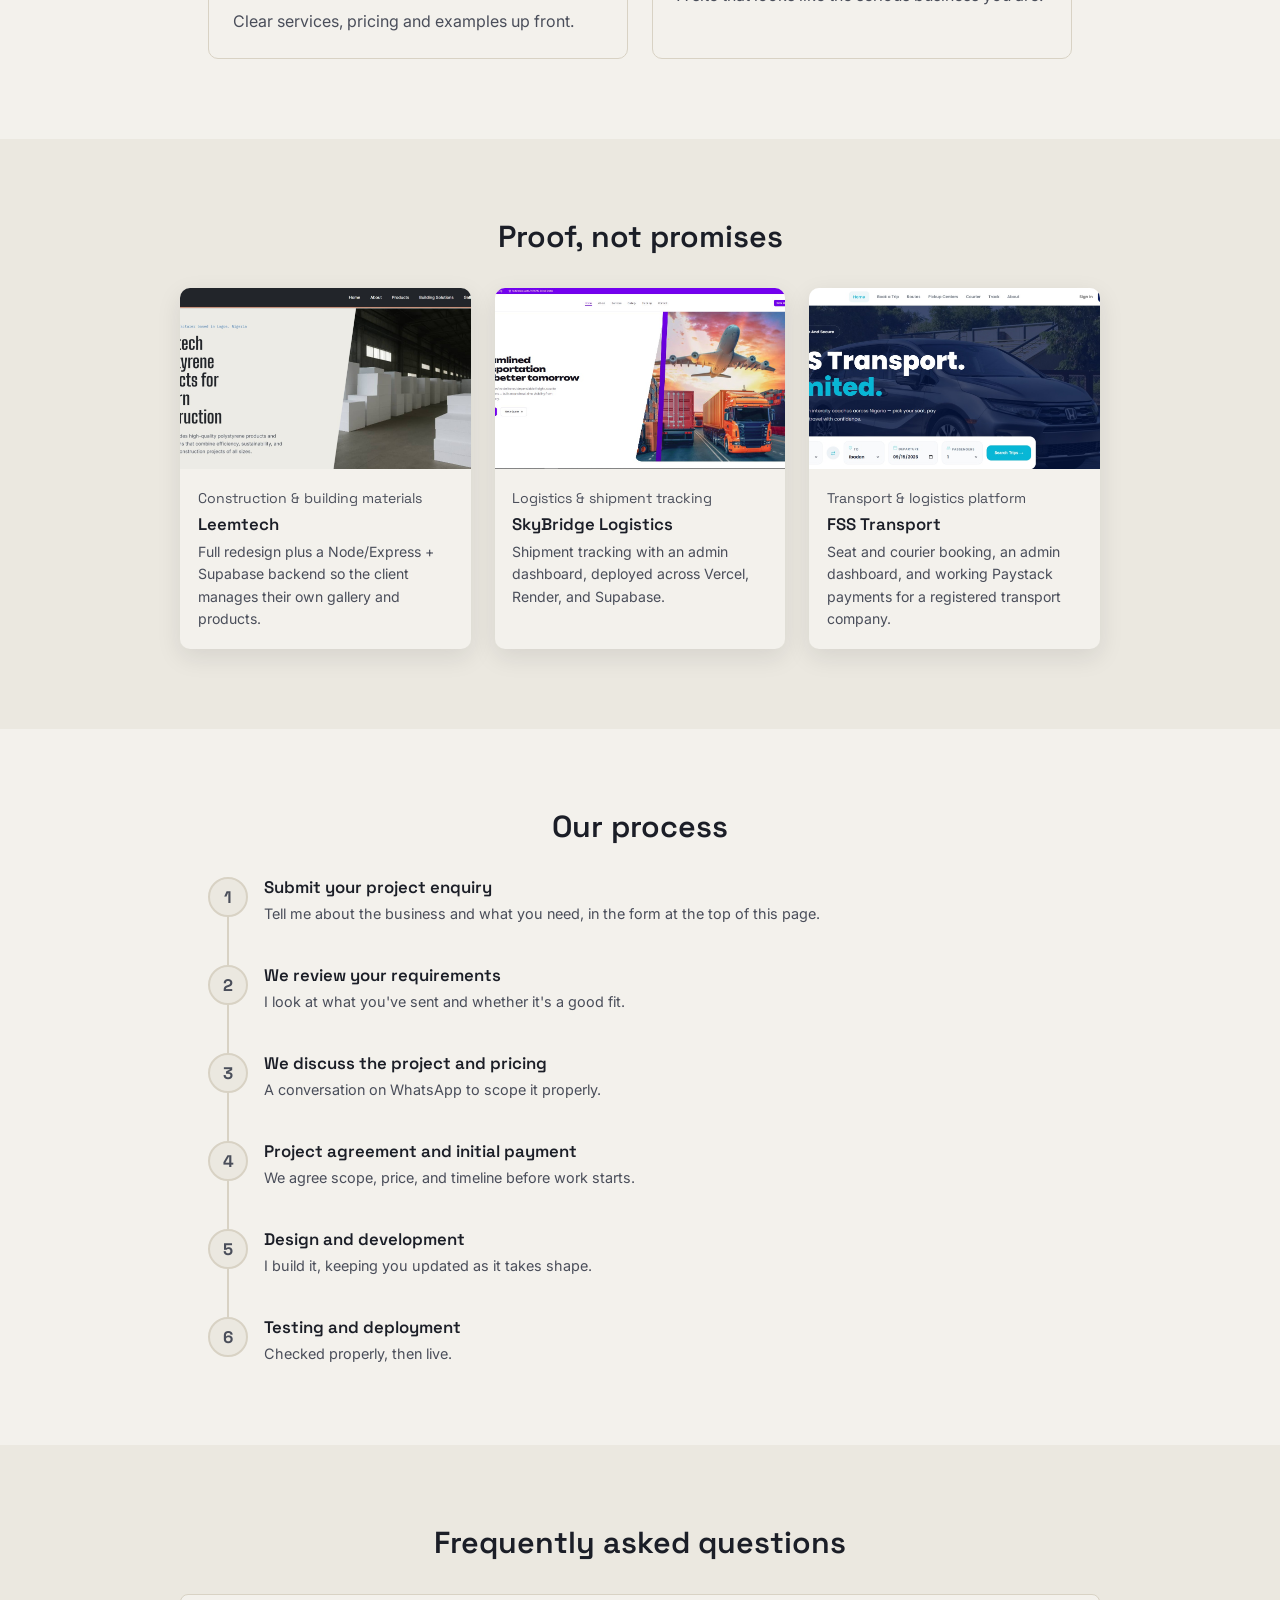
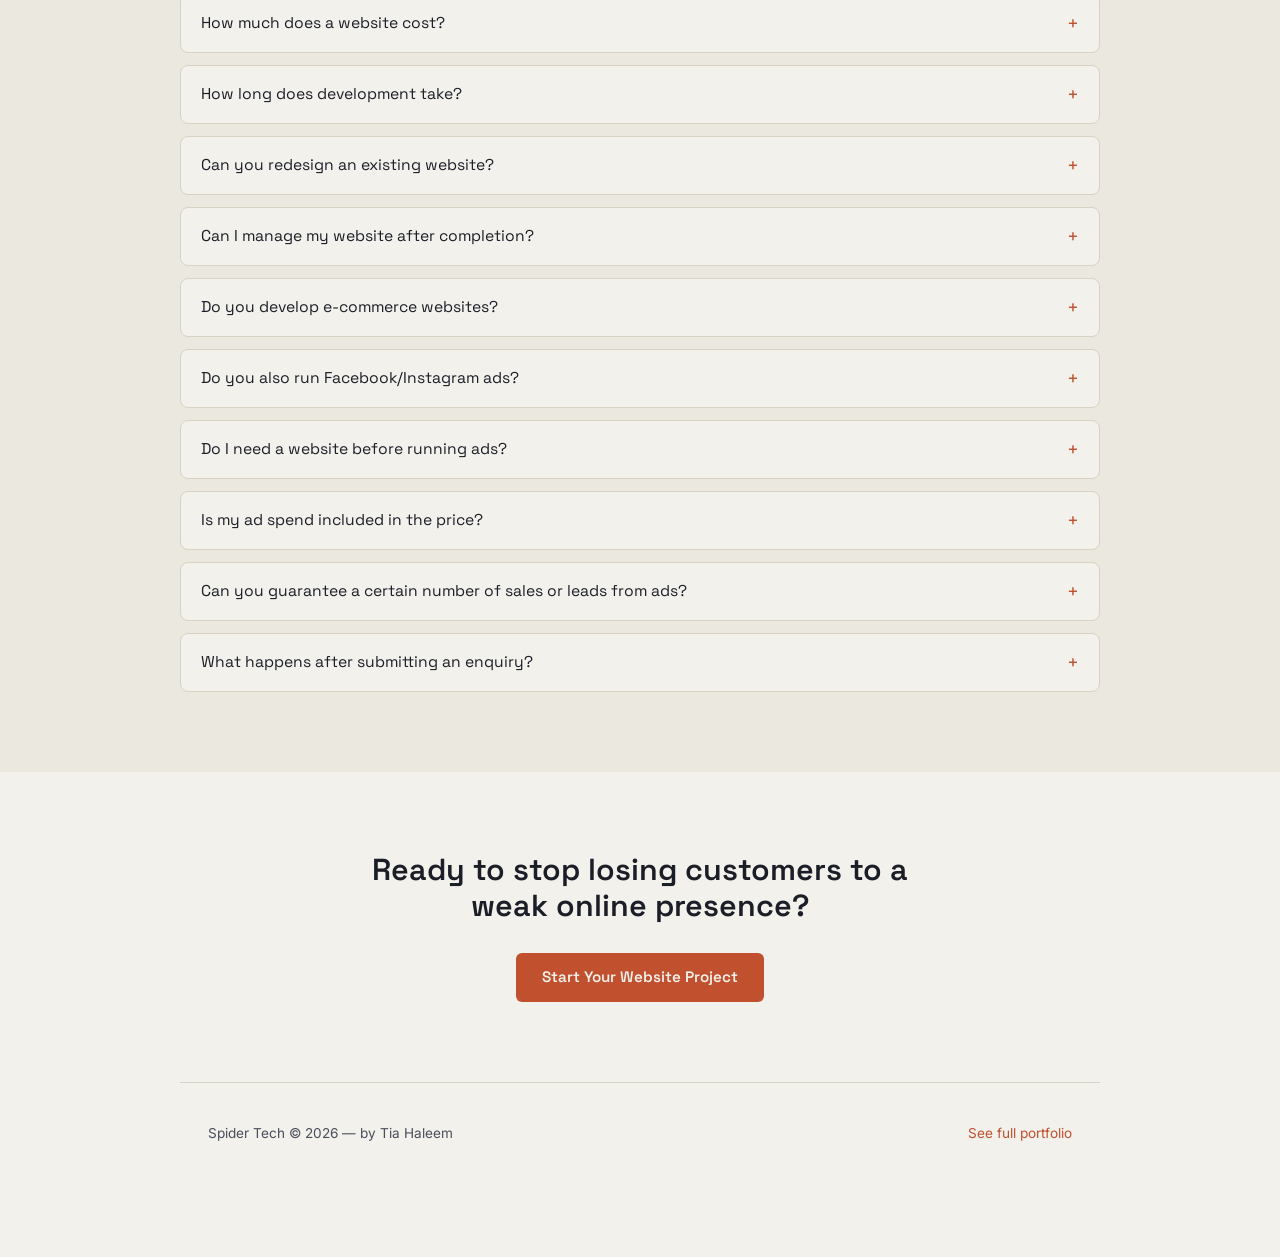
==== commit 9970db53: "Add files via upload" ====
--- a/start.html
+++ b/start.html
@@ -17,7 +17,12 @@
 
   <header class="land-header">
     <a class="land-logo" href="index.html">Spider Tech</a>
-    <a class="land-cta-small" href="#enquiry">Start your project</a>
+    <div class="land-header-actions">
+      <a class="wa-btn wa-btn--small wa-link" href="https://wa.me/2348153042099?text=Hi%20Spider%20Tech%2C%20I%27d%20like%20to%20ask%20about%20a%20website." target="_blank" rel="noopener" aria-label="Chat on WhatsApp">
+        <svg class="wa-icon" viewBox="0 0 24 24" aria-hidden="true" fill="currentColor"><path d="M17.472 14.382c-.297-.149-1.758-.867-2.03-.967-.273-.099-.471-.148-.67.15-.197.297-.767.966-.94 1.164-.173.199-.347.223-.644.075-.297-.15-1.255-.463-2.39-1.475-.883-.788-1.48-1.761-1.653-2.059-.173-.297-.018-.458.13-.606.134-.133.298-.347.446-.52.149-.174.198-.298.298-.497.099-.198.05-.371-.025-.52-.075-.149-.669-1.612-.916-2.207-.242-.579-.487-.5-.669-.51-.173-.008-.371-.01-.57-.01-.198 0-.52.074-.792.372-.272.297-1.04 1.016-1.04 2.479 0 1.462 1.065 2.875 1.213 3.074.149.198 2.096 3.2 5.077 4.487.709.306 1.262.489 1.694.625.712.227 1.36.195 1.871.118.571-.085 1.758-.719 2.006-1.413.248-.694.248-1.289.173-1.413-.074-.124-.272-.198-.57-.347m-5.421 7.403h-.004a9.87 9.87 0 01-5.031-1.378l-.361-.214-3.741.982.998-3.648-.235-.374a9.86 9.86 0 01-1.51-5.26c.001-5.45 4.436-9.884 9.888-9.884 2.64 0 5.122 1.03 6.988 2.898a9.825 9.825 0 012.893 6.994c-.003 5.45-4.437 9.884-9.885 9.884m8.413-18.297A11.815 11.815 0 0012.05 0C5.495 0 .16 5.335.157 11.892c0 2.096.547 4.142 1.588 5.945L.057 24l6.305-1.654a11.882 11.882 0 005.683 1.448h.005c6.554 0 11.89-5.335 11.893-11.893a11.821 11.821 0 00-3.48-8.413Z"/></svg><span class="wa-label">WhatsApp</span>
+      </a>
+      <a class="land-cta-small" href="#enquiry">Start your project</a>
+    </div>
   </header>
 
   <main>
@@ -32,9 +37,11 @@
       </p>
       <div class="land-hero-ctas">
         <a class="cta" href="#enquiry">Start Your Website Project</a>
-        <a class="cta cta-outline" href="index.html">View Our Work</a>
-      </div>
-      <p class="hero-pricing-link"><a href="#pricing">See pricing &darr;</a></p>
+        <a class="wa-btn wa-link" href="https://wa.me/2348153042099?text=Hi%20Spider%20Tech%2C%20I%27d%20like%20to%20ask%20about%20a%20website." target="_blank" rel="noopener">
+          <svg class="wa-icon" viewBox="0 0 24 24" aria-hidden="true" fill="currentColor"><path d="M17.472 14.382c-.297-.149-1.758-.867-2.03-.967-.273-.099-.471-.148-.67.15-.197.297-.767.966-.94 1.164-.173.199-.347.223-.644.075-.297-.15-1.255-.463-2.39-1.475-.883-.788-1.48-1.761-1.653-2.059-.173-.297-.018-.458.13-.606.134-.133.298-.347.446-.52.149-.174.198-.298.298-.497.099-.198.05-.371-.025-.52-.075-.149-.669-1.612-.916-2.207-.242-.579-.487-.5-.669-.51-.173-.008-.371-.01-.57-.01-.198 0-.52.074-.792.372-.272.297-1.04 1.016-1.04 2.479 0 1.462 1.065 2.875 1.213 3.074.149.198 2.096 3.2 5.077 4.487.709.306 1.262.489 1.694.625.712.227 1.36.195 1.871.118.571-.085 1.758-.719 2.006-1.413.248-.694.248-1.289.173-1.413-.074-.124-.272-.198-.57-.347m-5.421 7.403h-.004a9.87 9.87 0 01-5.031-1.378l-.361-.214-3.741.982.998-3.648-.235-.374a9.86 9.86 0 01-1.51-5.26c.001-5.45 4.436-9.884 9.888-9.884 2.64 0 5.122 1.03 6.988 2.898a9.825 9.825 0 012.893 6.994c-.003 5.45-4.437 9.884-9.885 9.884m8.413-18.297A11.815 11.815 0 0012.05 0C5.495 0 .16 5.335.157 11.892c0 2.096.547 4.142 1.588 5.945L.057 24l6.305-1.654a11.882 11.882 0 005.683 1.448h.005c6.554 0 11.89-5.335 11.893-11.893a11.821 11.821 0 00-3.48-8.413Z"/></svg> Chat on WhatsApp
+        </a>
+      </div>
+      <p class="hero-pricing-link"><a href="#pricing">See pricing &darr;</a><span class="hero-link-sep">&middot;</span><a href="index.html">View our work &rarr;</a></p>
     </section>
 
     <section class="land-enquiry reveal" id="enquiry">
--- a/landing.css
+++ b/landing.css
@@ -739,4 +739,47 @@
 
   .land-hero { padding-top: 2.5rem; }
   .land-hero-copy { font-size: 1rem; margin-bottom: 1.5rem; }
+}
+
+/* ---------- WhatsApp buttons ---------- */
+
+.land-header-actions {
+  display: flex;
+  align-items: center;
+  gap: 0.6rem;
+}
+
+.wa-btn {
+  display: inline-flex;
+  align-items: center;
+  justify-content: center;
+  gap: 0.5rem;
+  background: #0E8A4B;
+  color: #FFFFFF;
+  font-family: var(--font-display);
+  font-weight: 600;
+  font-size: 0.95rem;
+  padding: 0.8rem 1.4rem;
+  border-radius: 6px;
+  transition: background 0.2s ease, transform 0.15s ease;
+}
+.wa-icon { width: 1.25em; height: 1.25em; flex: none; }
+.wa-btn:hover { background: #0A6B3A; transform: translateY(-1px); }
+
+.wa-btn--small {
+  font-size: 0.85rem;
+  padding: 0.55rem 0.9rem;
+}
+
+.hero-link-sep {
+  margin: 0 0.7rem;
+  color: var(--ink-soft);
+}
+
+@media (max-width: 480px) {
+  /* Header: WhatsApp becomes an icon-only green button so everything fits */
+  .wa-btn--small .wa-label { display: none; }
+  .wa-btn--small { padding: 0.55rem 0.75rem; }
+  .wa-btn--small .wa-icon { width: 1.4rem; height: 1.4rem; }
+  .land-header { padding: 0.9rem 1rem; }
 }
